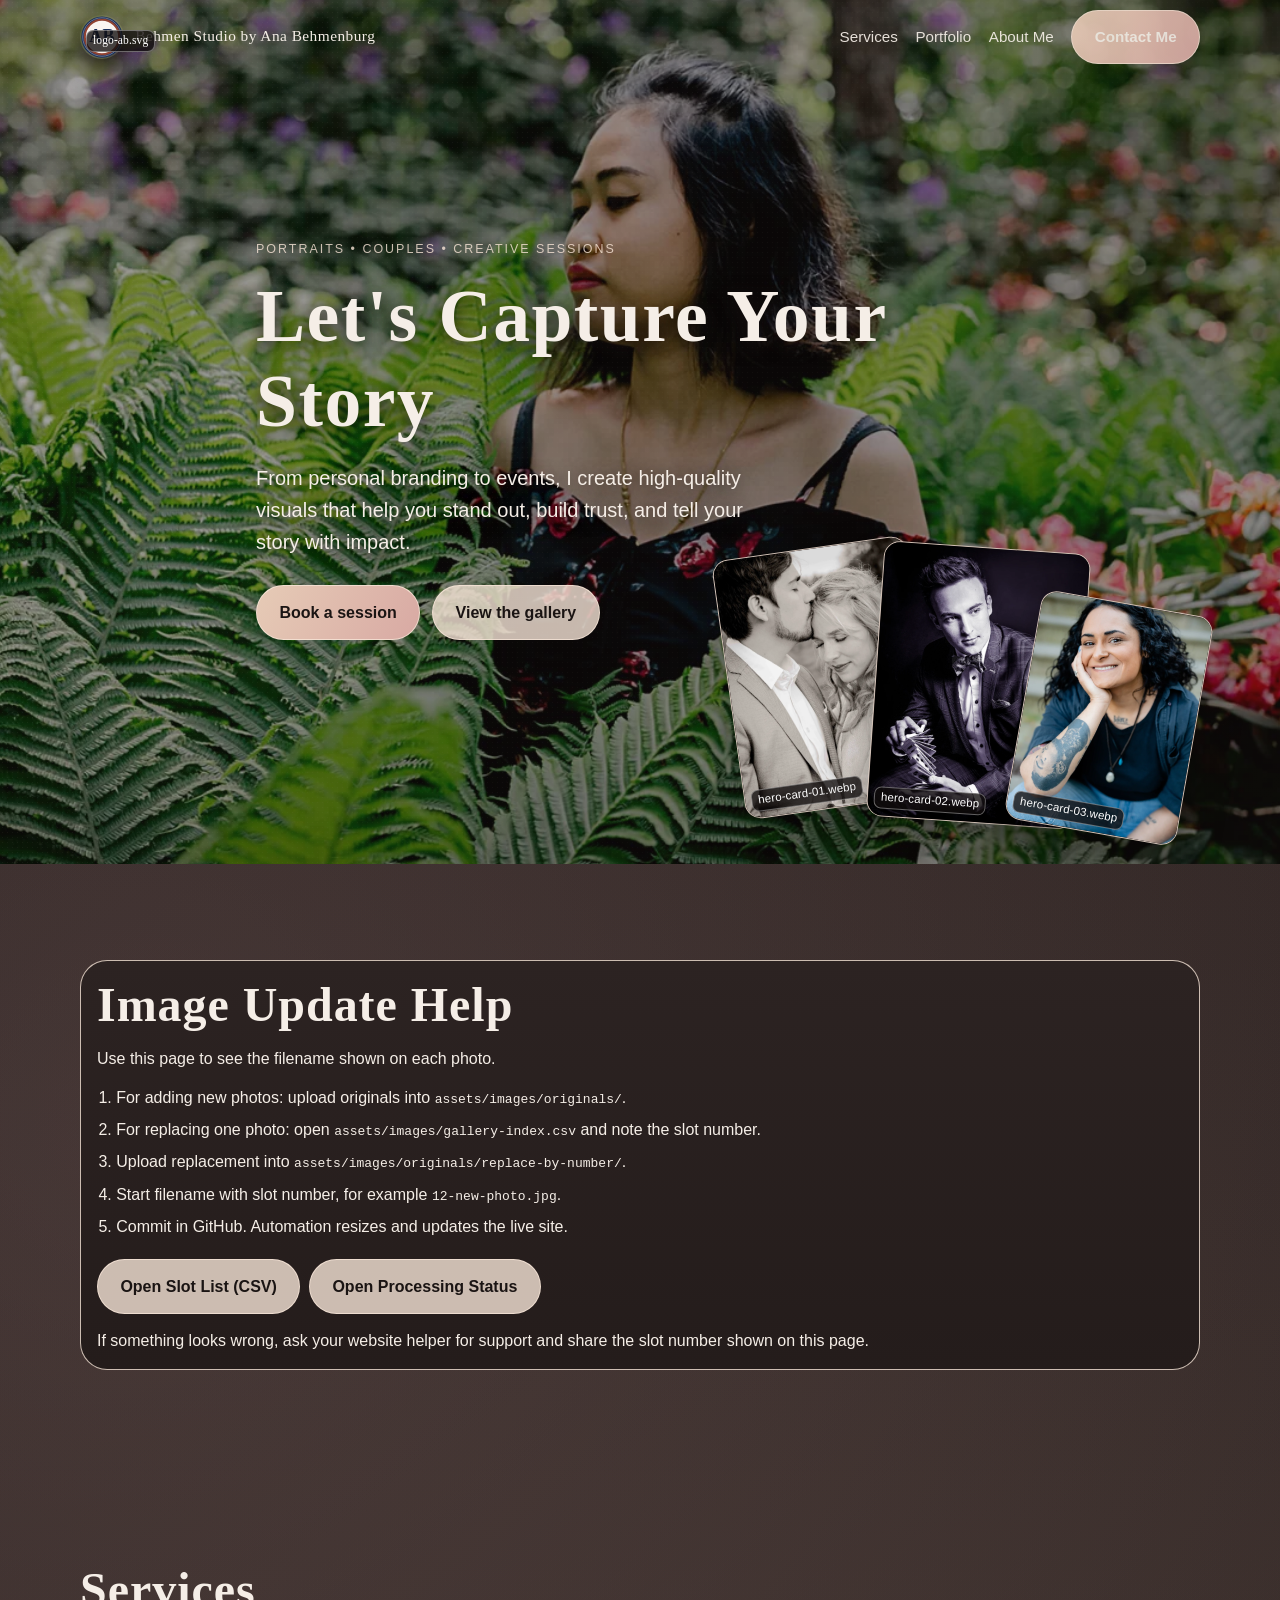
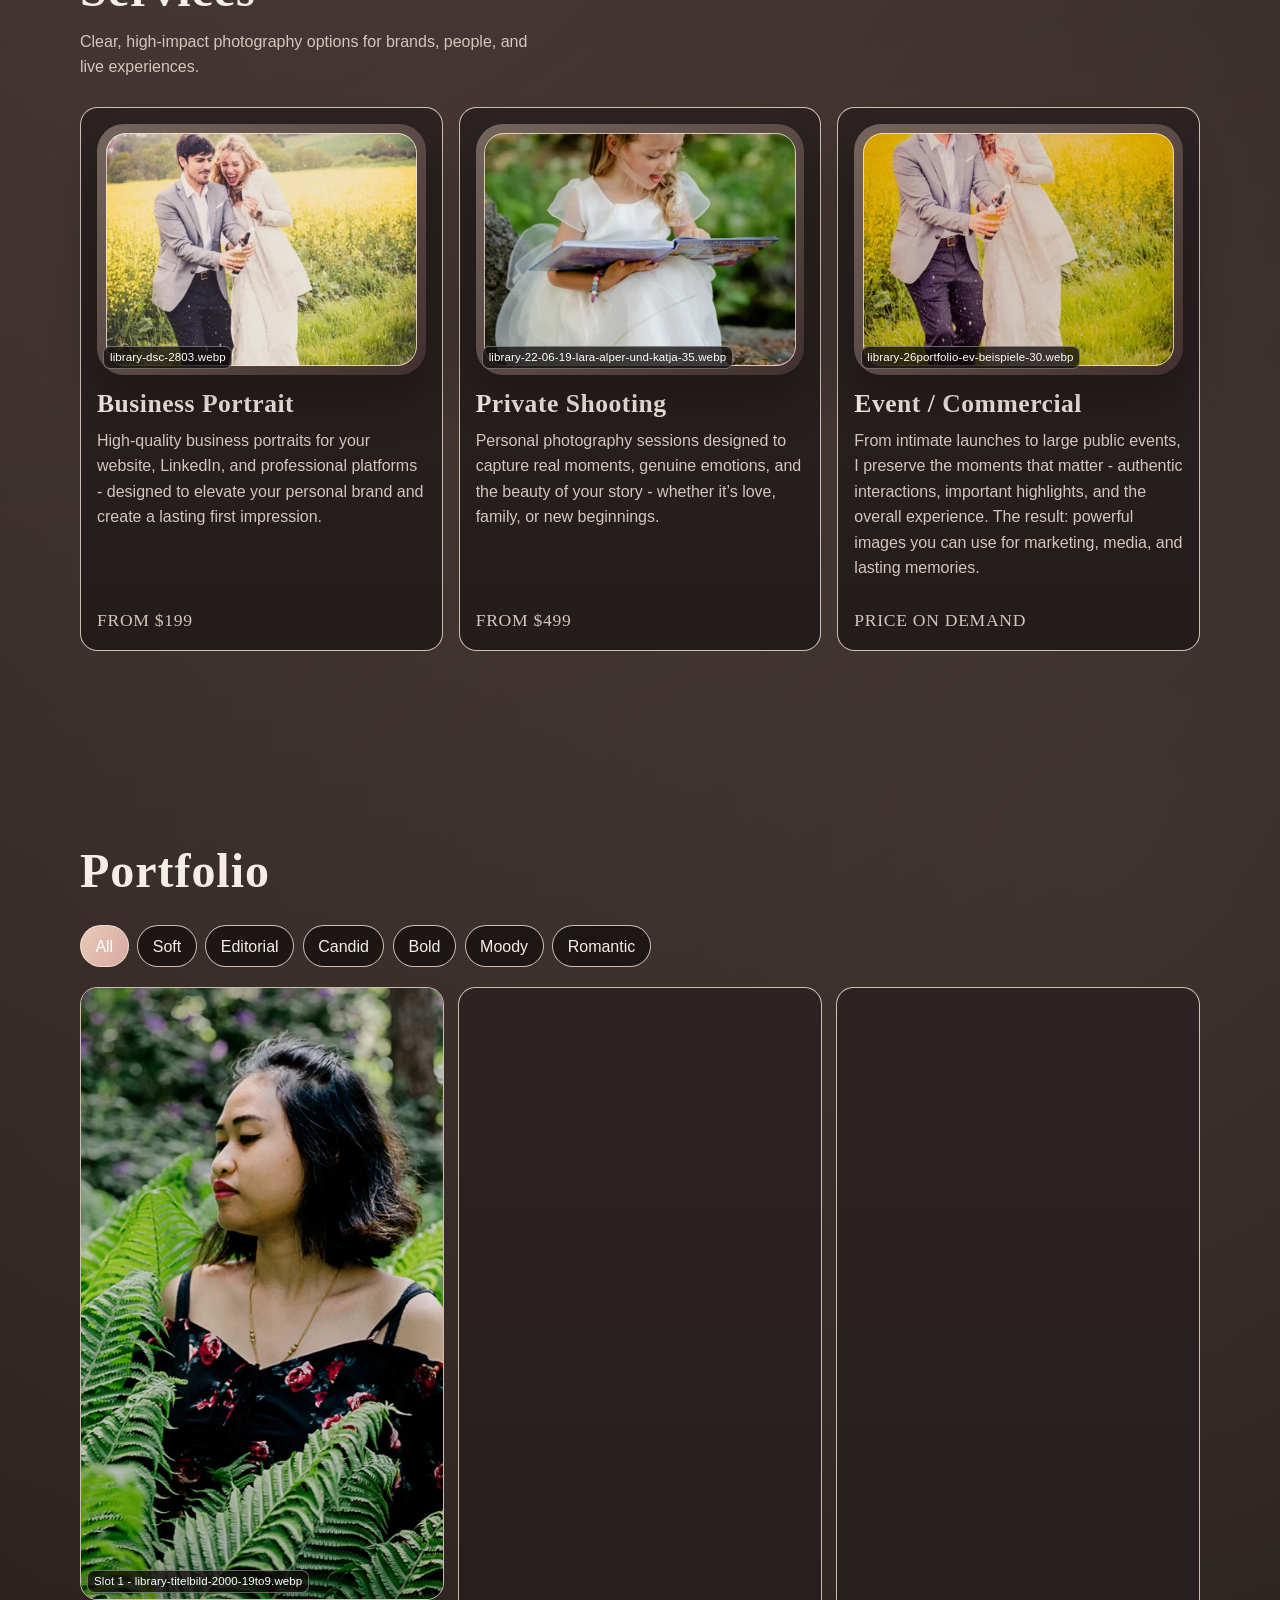
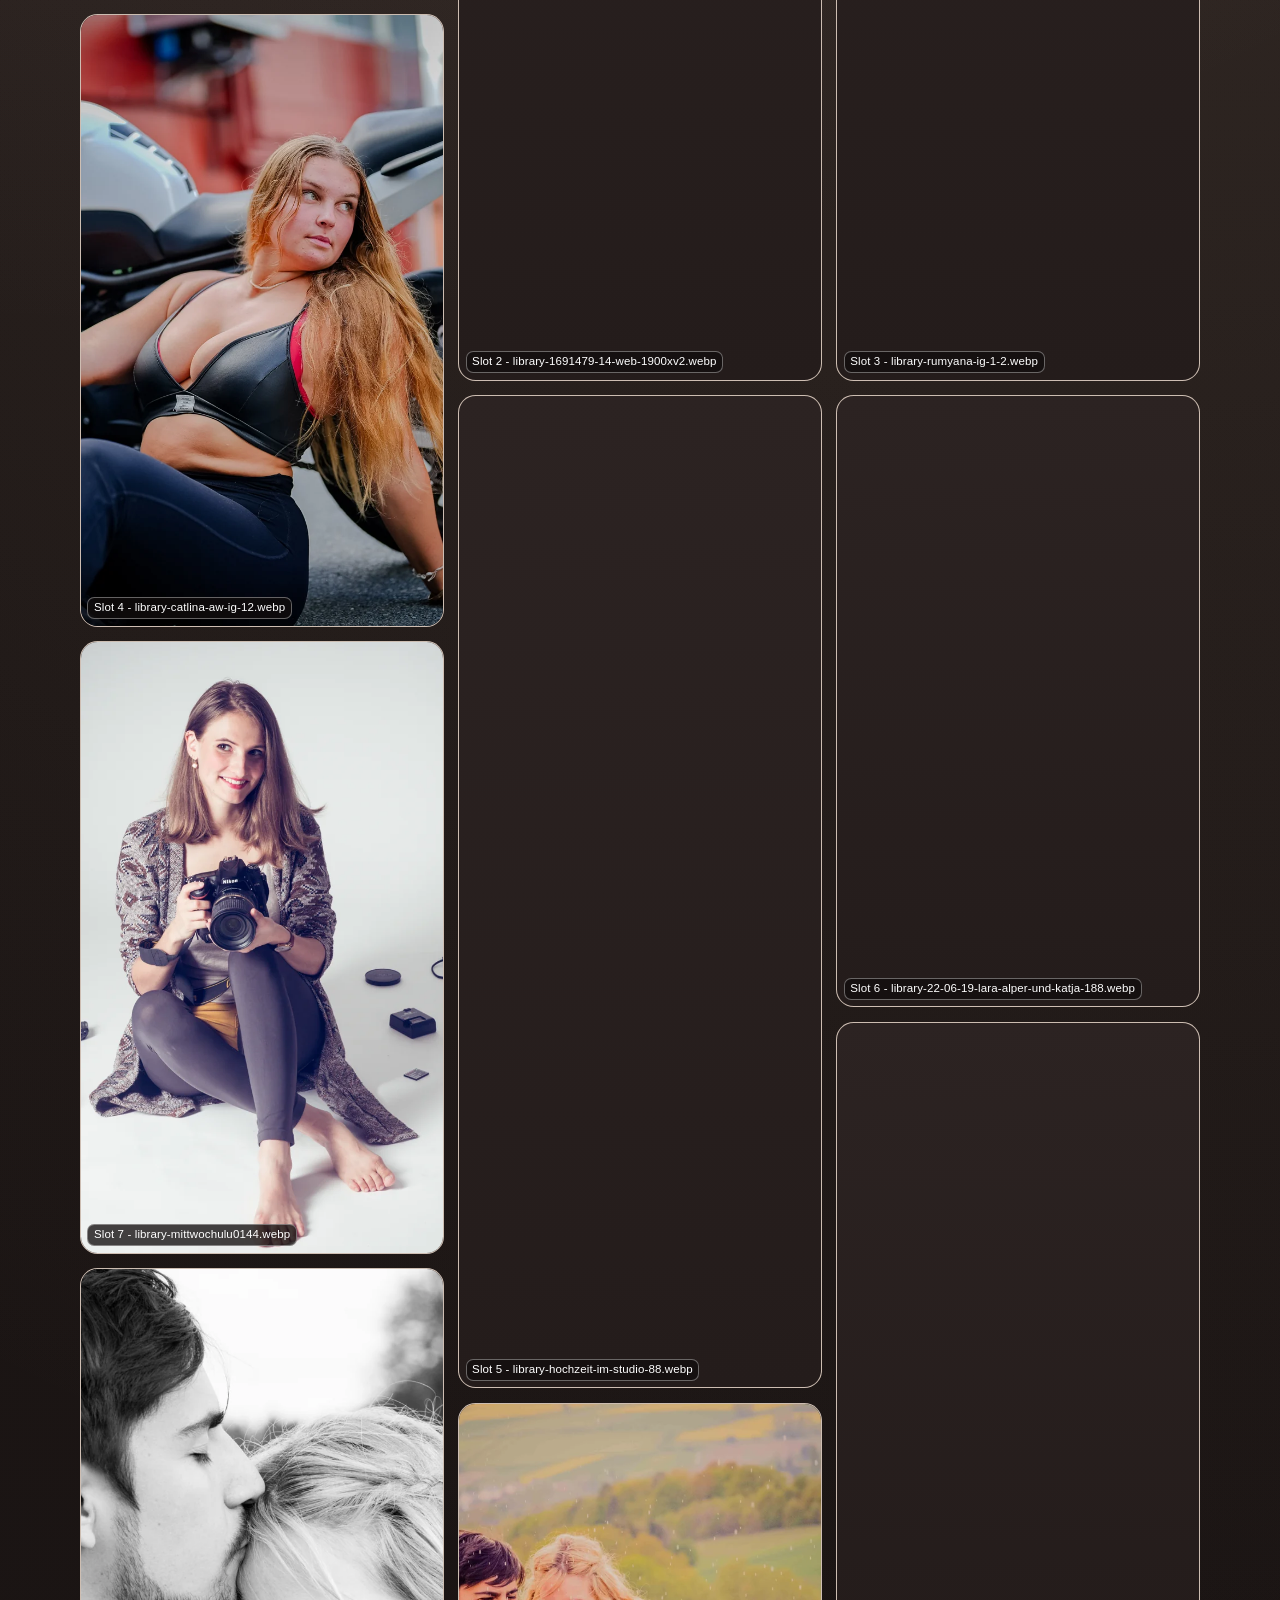
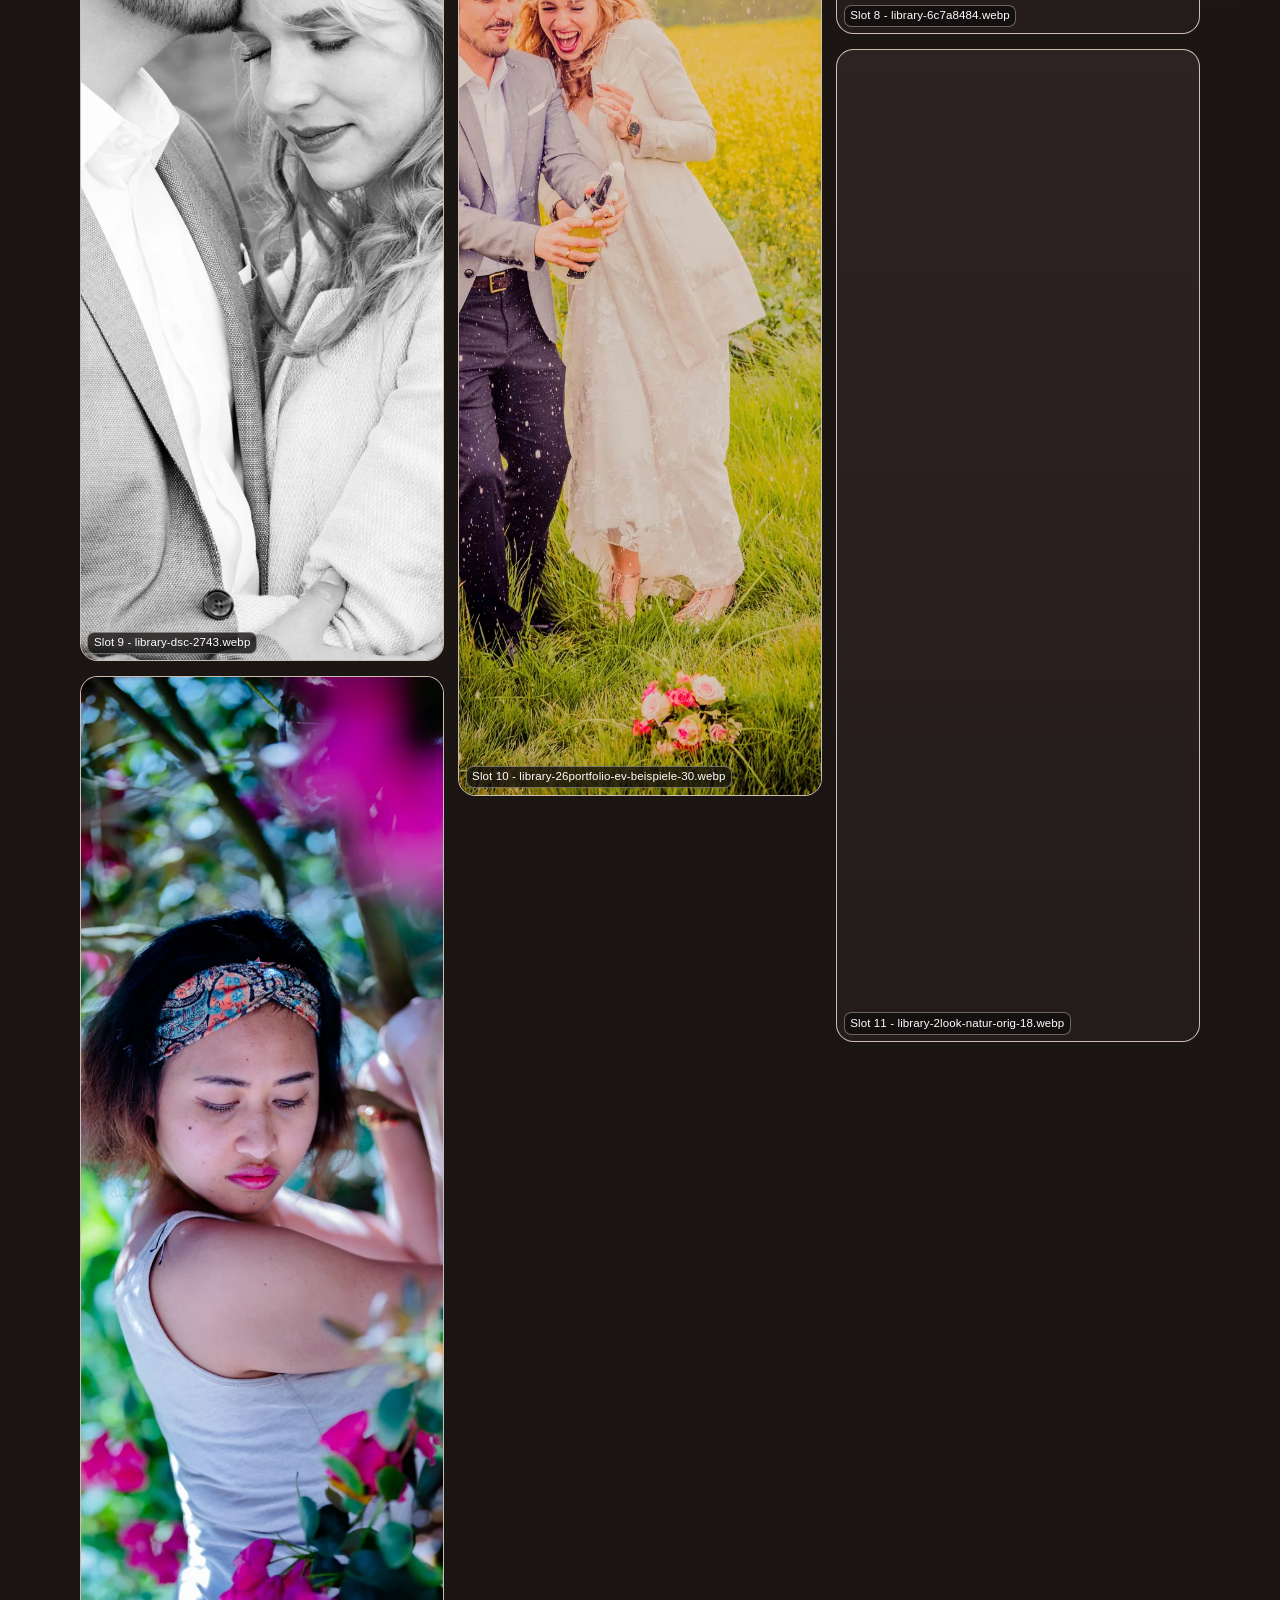
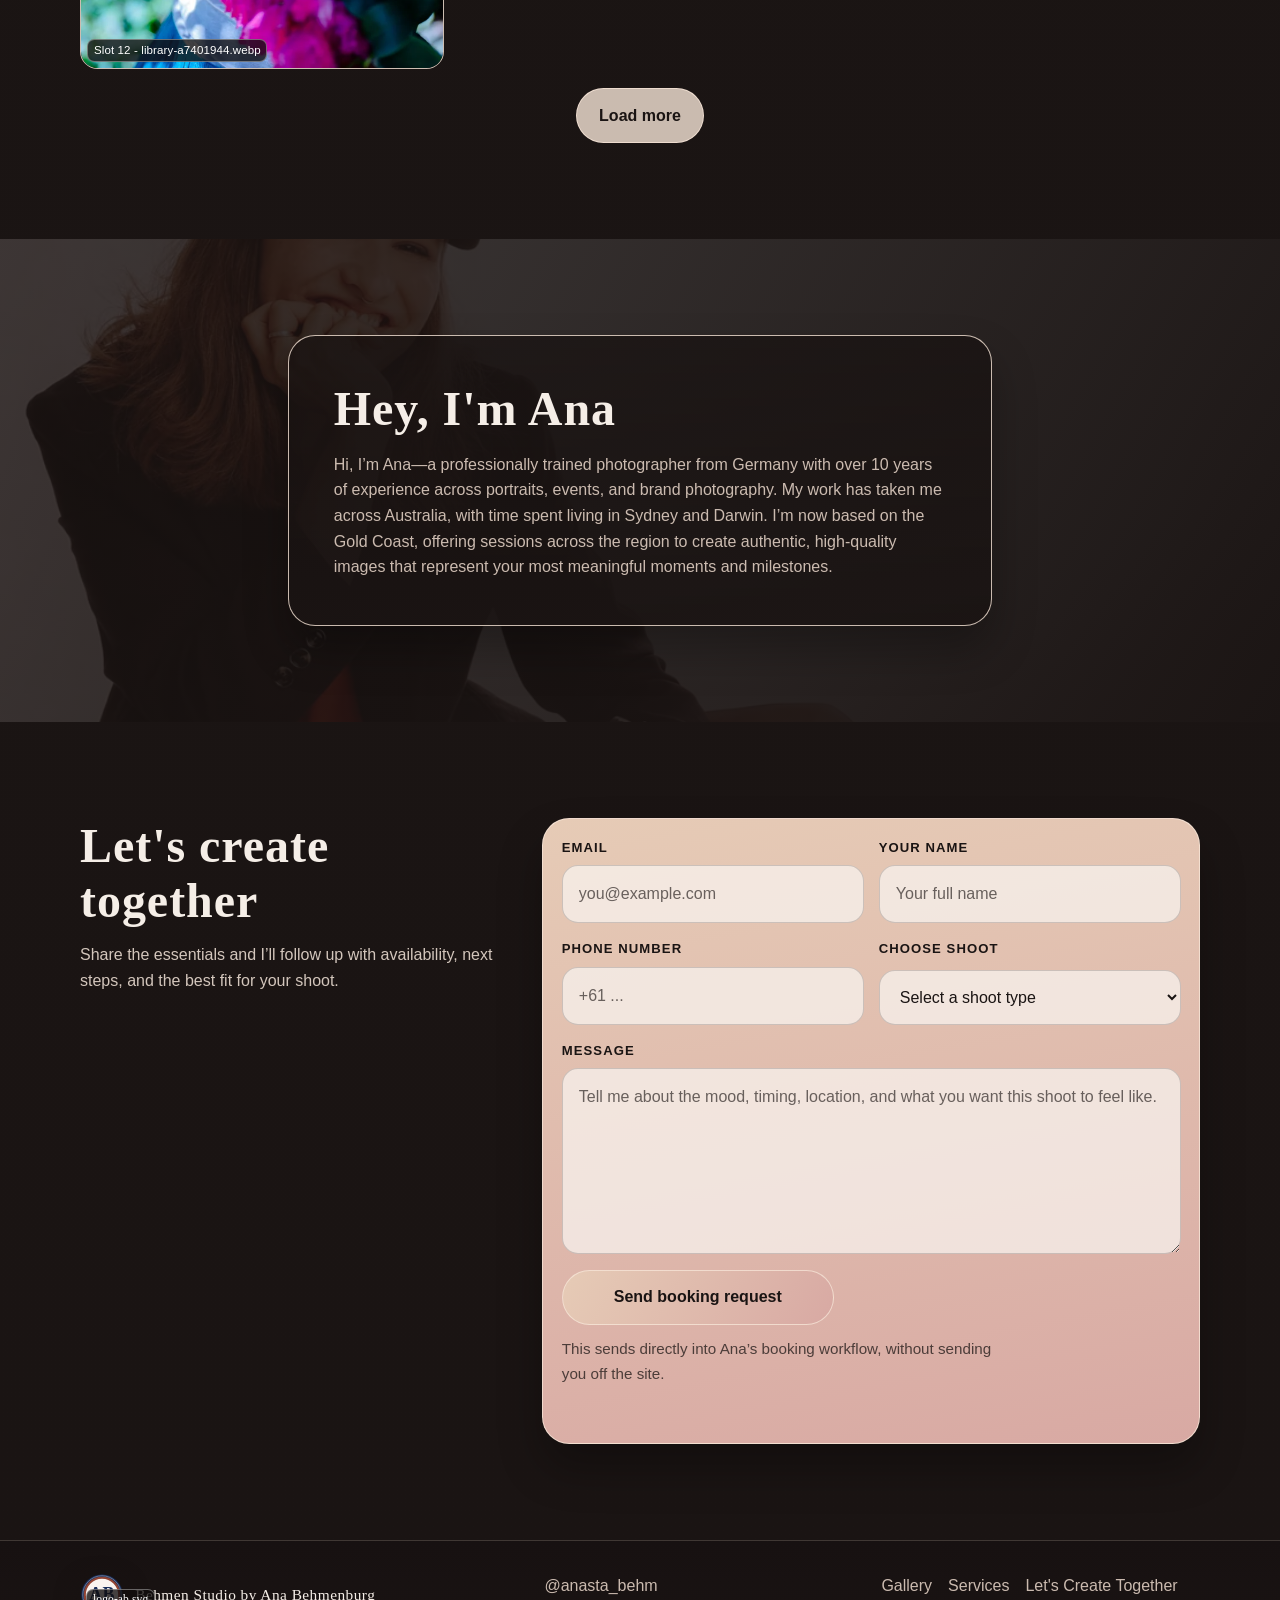
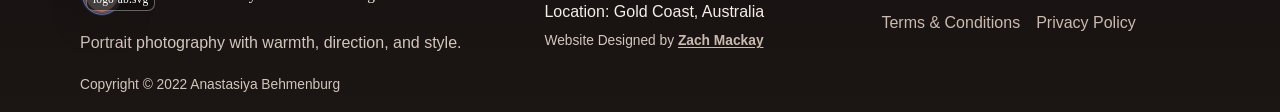
==== imageshelp.html @ 56f1202d "Add hidden imageshelp page with filename and slot overlays" ====
<!DOCTYPE html>
<html lang="en">
  <!-- Website designed by Zach Mackay: https://alexzander73.github.io/index.html -->
  <!-- If you want to change wording on the main page, this is the main file to edit. -->
  <head>
    <meta charset="UTF-8" />
    <meta name="viewport" content="width=device-width, initial-scale=1.0" />
    <title>Behmen Studio | Image Help</title>
    <meta name="author" content="Zach Mackay | https://alexzander73.github.io/index.html" />
    <meta
      name="designer"
      content="Website Designed by Zach Mackay | https://alexzander73.github.io/index.html"
    />
    <meta
      name="description"
      content="Elegant portrait and creative photography with guided sessions, polished edits, and a booking flow designed to feel easy from first message to final gallery."
    />
    <meta name="robots" content="noindex, nofollow" />
    <meta property="og:type" content="website" />
    <meta property="og:title" content="Behmen Studio by Ana Behmenburg | Let's Capture Your Story" />
    <meta
      property="og:description"
      content="Portraits, couples, and creative sessions with warm direction and editorial energy."
    />
    <meta property="og:image" content="assets/images/web/library-titelbild-2000-19to9.webp" />
    <meta property="og:url" content="https://example.com/replace-with-live-url" />
    <link rel="canonical" href="https://example.com/imageshelp" />
    <script>
      try {
        const savedTheme = localStorage.getItem("ab-theme");
        if (savedTheme === "warm" || savedTheme === "requested") {
          document.documentElement.dataset.theme = savedTheme;
        }
      } catch (error) {}
    </script>
    <link id="site-favicon" rel="icon" type="image/svg+xml" href="assets/icons/logo-ab.svg" />
    <link rel="preload" as="image" href="assets/images/web/hero-main.webp" />
    <link rel="stylesheet" href="styles.css" />
    <link rel="stylesheet" href="imageshelp.css" />
  </head>
  <body class="imageshelp-page">
    <a class="skip-link" href="#main-content">Skip to content</a>

    <header class="site-header" id="top">
      <div class="container nav-wrap">
        <a class="brand" href="#home" aria-label="Behmen Studio by Ana Behmenburg home">
          <img class="brand-logo" src="assets/icons/logo-ab.svg" alt="" width="44" height="44" />
          <span>Behmen Studio by Ana Behmenburg</span>
        </a>

        <button
          class="menu-toggle"
          type="button"
          aria-expanded="false"
          aria-controls="site-nav"
          aria-label="Toggle navigation"
        >
          <span></span>
          <span></span>
          <span></span>
        </button>

        <nav class="site-nav" id="site-nav" aria-label="Primary navigation">
          <a href="#services">Services</a>
          <a href="#gallery">Portfolio</a>
          <a href="#about">About Me</a>
          <a class="btn btn-primary booking-link nav-booking-btn" data-booking-link href="#contact">Contact Me</a>
        </nav>
      </div>
    </header>

    <main id="main-content">
      <!-- Hero section: update the main homepage headline and the 3 floating photo filenames here. -->
      <section class="hero section" id="home" aria-labelledby="hero-title">
        <div class="hero-bg" aria-hidden="true"></div>
        <div class="grain" aria-hidden="true"></div>
        <div class="container hero-content reveal">
          <p class="kicker">PORTRAITS • COUPLES • CREATIVE SESSIONS</p>
          <h1 id="hero-title">Let's Capture Your Story</h1>
          <p class="hero-subheadline">
            From personal branding to events, I create high-quality visuals that help you
            stand out, build trust, and tell your story with impact.
          </p>
          <div class="hero-cta-row">
            <a class="btn btn-primary booking-link" data-booking-link href="#contact">Book a session</a>
            <a class="btn btn-secondary" href="#gallery">View the gallery</a>
          </div>
        </div>

        <div class="hero-cards" aria-hidden="true">
          <figure class="hero-card card-a">
            <img src="assets/images/web/hero-card-01.webp" alt="" loading="eager" decoding="async" />
          </figure>
          <figure class="hero-card card-b">
            <img src="assets/images/web/hero-card-02.webp" alt="" loading="eager" decoding="async" />
          </figure>
          <figure class="hero-card card-c">
            <img src="assets/images/web/hero-card-03.webp" alt="" loading="eager" decoding="async" />
          </figure>
        </div>
      </section>

      <section class="section reveal" id="image-help" aria-labelledby="image-help-title">
        <div class="container">
          <article class="help-card">
            <h2 id="image-help-title">Image Update Help</h2>
            <p>Use this page to see the filename shown on each photo.</p>
            <ol>
              <li>For adding new photos: upload originals into <code>assets/images/originals/</code>.</li>
              <li>For replacing one photo: open <code>assets/images/gallery-index.csv</code> and note the slot number.</li>
              <li>Upload replacement into <code>assets/images/originals/replace-by-number/</code>.</li>
              <li>Start filename with slot number, for example <code>12-new-photo.jpg</code>.</li>
              <li>Commit in GitHub. Automation resizes and updates the live site.</li>
            </ol>
            <div class="help-actions">
              <a class="btn btn-secondary" href="assets/images/gallery-index.csv">Open Slot List (CSV)</a>
              <a class="btn btn-secondary" href="https://github.com/AnBehmen/behmenstudio/actions/workflows/process-gallery-images.yml" target="_blank" rel="noreferrer">Open Processing Status</a>
            </div>
            <p>If something looks wrong, ask your website helper for support and share the slot number shown on this page.</p>
          </article>
        </div>
      </section>

      <!-- Services section: safe place to update service names, descriptions, prices, and service photos. -->
      <section class="sessions section reveal" id="services" aria-labelledby="services-title">
        <div class="container">
          <div class="section-head">
            <h2 id="services-title">Services</h2>
            <p>Clear, high-impact photography options for brands, people, and live experiences.</p>
          </div>

          <div class="session-grid">
            <article class="session-card">
              <div class="session-media frame-image" aria-hidden="true">
                <img src="assets/images/thumbnails/library-dsc-2803.webp" alt="" loading="lazy" decoding="async" />
              </div>
              <h3>Business Portrait</h3>
              <p>
                High-quality business portraits for your website, LinkedIn, and professional
                platforms - designed to elevate your personal brand and create a lasting first
                impression.
              </p>
              <div class="service-meta">
                <p class="service-price">from $199</p>
              </div>
            </article>

            <article class="session-card">
              <div class="session-media frame-image" aria-hidden="true">
                <img src="assets/images/thumbnails/library-22-06-19-lara-alper-und-katja-35.webp" alt="" loading="lazy" decoding="async" />
              </div>
              <h3>Private Shooting</h3>
              <p>
                Personal photography sessions designed to capture real moments, genuine emotions,
                and the beauty of your story - whether it’s love, family, or new beginnings.
              </p>
              <div class="service-meta">
                <p class="service-price">from $499</p>
              </div>
            </article>

            <article class="session-card">
              <div class="session-media frame-image" aria-hidden="true">
                <img src="assets/images/thumbnails/library-26portfolio-ev-beispiele-30.webp" alt="" loading="lazy" decoding="async" />
              </div>
              <h3>Event / Commercial</h3>
              <p>
                From intimate launches to large public events, I preserve the moments that matter
                - authentic interactions, important highlights, and the overall experience. The
                result: powerful images you can use for marketing, media, and lasting memories.
              </p>
              <div class="service-meta">
                <p class="service-price">price on demand</p>
              </div>
            </article>
          </div>
        </div>
      </section>

      <section class="mood-gallery section reveal" id="gallery" aria-labelledby="mood-title">
        <div class="container">
          <div class="section-head">
            <h2 id="mood-title">Portfolio</h2>
          </div>

          <!-- Portfolio filters are built automatically from the gallery data in gallery-data.js. -->
          <div class="filter-row" id="gallery-filters" role="toolbar" aria-label="Gallery filter buttons"></div>

          <div class="gallery-grid" id="gallery-grid" aria-live="polite"></div>
          <div class="gallery-actions">
            <button class="btn btn-secondary gallery-load-more" id="gallery-load-more" type="button">
              Load more
            </button>
          </div>
        </div>
      </section>

      <section class="sessions section reveal" aria-labelledby="session-types-title" hidden>
        <div class="container">
          <div class="section-head">
            <h2 id="session-types-title">Session types</h2>
            <p>Flexible formats for different stories, personalities, and seasons of life.</p>
          </div>

          <div class="session-grid">
            <article class="session-card">
              <div class="session-media frame-image" aria-hidden="true">
                <img src="assets/images/thumbnails/library-catlina-aw-ig-13.webp" alt="" loading="lazy" decoding="async" />
              </div>
              <h3>Portraits</h3>
              <p>Clean, expressive portraits for when you want to look like yourself — only sharper.</p>
              <p class="best-for"><strong>Best for:</strong> personal portraits, profile updates, milestone moments.</p>
              <a class="text-link booking-link" data-booking-link href="#contact">Ask about this session</a>
            </article>

            <article class="session-card">
              <div class="session-media frame-image" aria-hidden="true">
                <img src="assets/images/thumbnails/library-hochzeit-im-studio-88.webp" alt="" loading="lazy" decoding="async" />
              </div>
              <h3>Couples</h3>
              <p>Romantic, playful, intimate, or completely chaotic. Preferably all four.</p>
              <p class="best-for"><strong>Best for:</strong> anniversaries, engagement season, “just because” sessions.</p>
              <a class="text-link booking-link" data-booking-link href="#contact">Ask about this session</a>
            </article>

            <article class="session-card">
              <div class="session-media frame-image" aria-hidden="true">
                <img src="assets/images/thumbnails/library-mittwochulu0129.webp" alt="" loading="lazy" decoding="async" />
              </div>
              <h3>Creative Editorial</h3>
              <p>For dramatic lighting, bolder styling, and images with a little bite.</p>
              <p class="best-for"><strong>Best for:</strong> fashion-led stories, concept shoots, creative direction.</p>
              <a class="text-link booking-link" data-booking-link href="#contact">Ask about this session</a>
            </article>

            <article class="session-card">
              <div class="session-media frame-image" aria-hidden="true">
                <img src="assets/images/thumbnails/library-2look-natur-orig-18.webp" alt="" loading="lazy" decoding="async" />
              </div>
              <h3>Lifestyle</h3>
              <p>Natural images with warmth, movement, and real personality.</p>
              <p class="best-for"><strong>Best for:</strong> at-home stories, day-in-the-life sessions, family rhythm.</p>
              <a class="text-link booking-link" data-booking-link href="#contact">Ask about this session</a>
            </article>

            <article class="session-card">
              <div class="session-media frame-image" aria-hidden="true">
                <img src="assets/images/thumbnails/library-a7405460b.webp" alt="" loading="lazy" decoding="async" />
              </div>
              <h3>Events</h3>
              <p>Candid coverage for moments that should not disappear into someone’s camera roll.</p>
              <p class="best-for"><strong>Best for:</strong> launches, birthdays, intimate celebrations.</p>
              <a class="text-link booking-link" data-booking-link href="#contact">Ask about this session</a>
            </article>

            <article class="session-card">
              <div class="session-media frame-image" aria-hidden="true">
                <img src="assets/images/thumbnails/library-rumyana-ig-1-2.webp" alt="" loading="lazy" decoding="async" />
              </div>
              <h3>Branding</h3>
              <p>Personal brand images that feel polished without becoming corporate wallpaper.</p>
              <p class="best-for"><strong>Best for:</strong> founders, creators, service businesses.</p>
              <a class="text-link booking-link" data-booking-link href="#contact">Ask about this session</a>
            </article>
          </div>
        </div>
      </section>

      <!-- Contact section: the visible wording can be changed here. The form is already linked to Google Forms. -->
      <!-- About Me section: update Ana's bio text here. The background photo is set in styles.css. -->
      <section class="closing-cta section" id="about" aria-labelledby="closing-title">
        <div class="closing-bg" aria-hidden="true"></div>
        <div class="container reveal closing-inner">
          <div class="closing-bio">
            <h2 id="closing-title">Hey, I'm Ana</h2>
            <p>
              Hi, I’m Ana—a professionally trained photographer from Germany with over 10 years of
              experience across portraits, events, and brand photography. My work has taken me
              across Australia, with time spent living in Sydney and Darwin. I’m now based on the
              Gold Coast, offering sessions across the region to create authentic, high-quality
              images that represent your most meaningful moments and milestones.
            </p>
          </div>
        </div>
      </section>

      <section class="contact section reveal" id="contact" aria-labelledby="contact-title">
        <div class="container contact-grid">
          <div class="contact-copy">
            <h2 id="contact-title" tabindex="-1">Let's create together</h2>
            <p>
              Share the essentials and I’ll follow up with availability, next steps, and the best
              fit for your shoot.
            </p>
          </div>

          <form
            class="contact-card contact-form"
            id="booking-form"
            action="https://docs.google.com/forms/d/e/1FAIpQLSfcekjBsArkRfEiZrwBeXv1v7Gg5kuwwtgHnTbd9n-oqqgunA/formResponse"
            method="POST"
            target="booking-form-target"
          >
            <div class="form-grid">
              <div class="field">
                <label class="form-label" for="booking-email">Email</label>
                <input
                  class="form-control"
                  id="booking-email"
                  name="emailAddress"
                  type="email"
                  autocomplete="email"
                  placeholder="you@example.com"
                  required
                />
              </div>

              <div class="field">
                <label class="form-label" for="booking-name">Your name</label>
                <input
                  class="form-control"
                  id="booking-name"
                  name="entry.741005754"
                  type="text"
                  autocomplete="name"
                  placeholder="Your full name"
                  required
                />
              </div>

              <div class="field">
                <label class="form-label" for="booking-phone">Phone number</label>
                <input
                  class="form-control"
                  id="booking-phone"
                  name="entry.1452168163"
                  type="tel"
                  autocomplete="tel"
                  placeholder="+61 ..."
                />
              </div>

              <div class="field">
                <label class="form-label" for="booking-shoot">Choose Shoot</label>
                <select class="form-control" id="booking-shoot" name="entry.1348587516">
                  <option value="">Select a shoot type</option>
                  <option value="Business">Business</option>
                  <option value="Private">Private</option>
                  <option value="Event">Event</option>
                  <option value="Commercial">Commercial</option>
                </select>
              </div>

              <div class="field field-full">
                <label class="form-label" for="booking-message">Message</label>
                <textarea
                  class="form-control form-control-textarea"
                  id="booking-message"
                  name="entry.1686327555"
                  rows="6"
                  placeholder="Tell me about the mood, timing, location, and what you want this shoot to feel like."
                ></textarea>
              </div>
            </div>

            <input type="hidden" name="fvv" value="1" />
            <input type="hidden" name="fbzx" value="1282646725773143806" />
            <input type="hidden" name="partialResponse" value="[null,null,&quot;1282646725773143806&quot;]" />
            <input type="hidden" name="pageHistory" value="0" />
            <input type="hidden" name="submissionTimestamp" value="-1" />

            <div class="form-actions">
              <button class="btn btn-primary" type="submit">Send booking request</button>
              <p class="form-note">
                This sends directly into Ana’s booking workflow, without sending you off the site.
              </p>
            </div>

            <p class="form-status" id="booking-form-status" aria-live="polite"></p>
          </form>
        </div>

        <iframe
          class="form-target"
          name="booking-form-target"
          id="booking-form-target"
          title="Hidden booking form submission target"
        ></iframe>
      </section>
    </main>

    <footer class="site-footer">
      <div class="container footer-grid">
        <div>
          <p class="brand footer-brand">
            <img class="brand-logo" src="assets/icons/logo-ab.svg" alt="" width="44" height="44" />
            <span>Behmen Studio by Ana Behmenburg</span>
          </p>
          <p class="footer-tagline">Portrait photography with warmth, direction, and style.</p>
        </div>

        <div>
          <p><a href="https://www.instagram.com/anasta_behm/" target="_blank" rel="noreferrer">@anasta_behm</a></p>
          <p>Location: Gold Coast, Australia</p>
          <p class="designer-credit">
            Website Designed by
            <a href="https://alexzander73.github.io/index.html" target="_blank" rel="noreferrer">
              Zach Mackay
            </a>
          </p>
        </div>

        <nav aria-label="Footer links" class="footer-links">
          <a href="#gallery">Gallery</a>
          <a href="#services">Services</a>
          <a href="#contact">Let's Create Together</a>
          <a href="terms.html">Terms &amp; Conditions</a>
          <a href="privacy.html">Privacy Policy</a>
        </nav>
      </div>
      <p class="copyright">
        Copyright ©️ 2022 Anastasiya Behmenburg
      </p>
    </footer>

    <div class="lightbox" id="lightbox" aria-hidden="true" role="dialog" aria-label="Image preview">
      <button class="lightbox-close" type="button" aria-label="Close image">×</button>
      <button class="lightbox-nav prev" type="button" aria-label="Previous image">←</button>
      <figure class="lightbox-frame frame-image">
        <img id="lightbox-image" src="" alt="" loading="lazy" decoding="async" />
      </figure>
      <button class="lightbox-nav next" type="button" aria-label="Next image">→</button>
    </div>

    <div class="admin-shell" id="admin-shell" aria-hidden="true" hidden>
      <div class="admin-backdrop" data-admin-close="true"></div>
      <aside class="admin-panel" role="dialog" aria-modal="true" aria-labelledby="admin-title">
        <button class="admin-close" id="admin-close" type="button" aria-label="Close panel">×</button>
        <h2 id="admin-title">Image Library</h2>
        <p class="admin-note">
          Changes are written directly to the linked GitHub repository.
        </p>
        <p class="form-status admin-status" id="admin-status" aria-live="polite"></p>

        <div id="admin-login-panel">
          <form id="admin-login-form" class="admin-form">
            <label class="form-label" for="admin-password">Access key</label>
            <input class="form-control" id="admin-password" name="admin-password" type="password" required />
            <button class="btn btn-primary" type="submit">Unlock</button>
          </form>
        </div>

        <div id="admin-github-panel" hidden>
          <form id="admin-github-form" class="admin-form">
            <h3>Connect GitHub</h3>
            <label class="form-label" for="admin-github-token">GitHub token (repo contents write)</label>
            <input class="form-control" id="admin-github-token" type="password" required />

            <label class="form-label" for="admin-github-owner">Repo owner</label>
            <input class="form-control" id="admin-github-owner" type="text" value="AnBehmen" required />

            <label class="form-label" for="admin-github-repo">Repo name</label>
            <input class="form-control" id="admin-github-repo" type="text" value="behmenstudio" required />

            <label class="form-label" for="admin-github-branch">Branch</label>
            <input class="form-control" id="admin-github-branch" type="text" value="main" required />

            <button class="btn btn-primary" type="submit">Connect</button>
          </form>
        </div>

        <div id="admin-work-panel" hidden>
          <form id="admin-upload-form" class="admin-form">
            <h3>Add Image</h3>
            <label class="form-label" for="admin-image-file">Upload image file</label>
            <input class="form-control" id="admin-image-file" type="file" accept="image/*" />

            <label class="form-label" for="admin-src-path">Or image path / URL</label>
            <input
              class="form-control"
              id="admin-src-path"
              type="text"
              placeholder="assets/images/web/new-image.webp"
            />

            <label class="form-label" for="admin-alt">Alt text</label>
            <input class="form-control" id="admin-alt" type="text" required />

            <label class="form-label" for="admin-category">Category</label>
            <select class="form-control" id="admin-category"></select>

            <label class="form-label" for="admin-mood">Mood</label>
            <select class="form-control" id="admin-mood"></select>

            <label class="form-label" for="admin-span">Grid span</label>
            <input class="form-control" id="admin-span" type="number" min="20" max="56" value="36" />

            <button class="btn btn-primary" type="submit">Add to Gallery</button>
          </form>

          <div class="admin-toolbar">
            <button class="btn btn-secondary" id="admin-refresh-gallery" type="button">Refresh from GitHub</button>
            <button class="btn btn-secondary" id="admin-logout" type="button">Lock</button>
          </div>

          <div class="admin-gallery-list" id="admin-gallery-list"></div>
        </div>

        <input id="admin-replace-file" type="file" accept="image/*" hidden />
      </aside>
    </div>

    <script src="gallery-data.js" defer></script>
    <script src="script.js" defer></script>
    <script src="imageshelp.js" defer></script>
  </body>
</html>
---- styles.css ----
/* Website designed by Zach Mackay: https://alexzander73.github.io/index.html */
/* Most normal text and photo updates should be done in index.html and script.js.
   This file is mainly for design changes like colors, spacing, and layout. */
:root {
  --white: #FFFFFF;
  --white-soft: #f7e5d7cc;
  --slate: #d3c6bc;
  --charcoal: #241c1b;
  --navy: #5f4748;
  --rust: #d8a9a3;
  --ivory: #f5eee7;
  --ink: #1a1413;
  --charcoal-soft: rgba(24, 18, 17, 0.82);
  --bg: #1a1413;
  --bg-soft: #241c1b;
  --card: #2c2322;
  --text: #f5eee7;
  --muted: #d3c6bc;
  --accent: #d9b89b;
  --accent-2: #b58f8e;
  --line: rgba(255, 236, 217, 0.16);
  --shadow: 0 24px 44px rgba(0, 0, 0, 0.28);
  --surface-panel: linear-gradient(180deg, #2c2322, #241c1b);
  --surface-panel-deep: linear-gradient(180deg, #171111, #1b1514);
  --surface-accent: linear-gradient(120deg, #e6cbb6, #d8a9a3);
  --surface-frame: linear-gradient(140deg, rgba(251, 224, 203, 0.35), rgba(121, 82, 84, 0.32));
  --page-background:
    radial-gradient(circle at 12% 14%, rgba(181, 143, 142, 0.25), rgba(26, 20, 19, 0) 34%),
    radial-gradient(circle at 86% 30%, rgba(217, 184, 155, 0.14), rgba(26, 20, 19, 0) 42%),
    linear-gradient(180deg, #171111, #1b1514 38%, #1a1413 100%);
  --radius: 1.1rem;
  --radius-lg: 1.7rem;
  --container: min(1120px, 92vw);
  --headline: "Iowan Old Style", "Palatino Linotype", "Book Antiqua", Palatino, serif;
  --body: "Avenir Next", "Segoe UI", "Helvetica Neue", sans-serif;
}

html[data-theme="requested"] {
  --white: #FFFFFF;
  --white-soft: #ffffffcc;
  --slate: #9095a7ff;
  --charcoal: #191919ff;
  --navy: #162d5aff;
  --rust: #914332ff;
  --ivory: #f9f4f0ff;
  --ink: #0f1722ff;
  --charcoal-soft: #191919cc;
  --bg: var(--ink);
  --bg-soft: var(--charcoal);
  --card: var(--navy);
  --text: var(--ivory);
  --muted: var(--slate);
  --accent: var(--rust);
  --accent-2: var(--navy);
  --line: var(--white-soft);
  --shadow: 0 24px 44px var(--charcoal-soft);
  --surface-panel: linear-gradient(180deg, var(--charcoal), var(--navy));
  --surface-panel-deep: linear-gradient(180deg, var(--ink), var(--charcoal));
  --surface-accent: linear-gradient(135deg, var(--rust), var(--navy));
  --surface-frame: linear-gradient(145deg, var(--white-soft), var(--navy));
  --page-background:
    radial-gradient(circle at 16% 10%, var(--rust), rgba(15, 23, 34, 0) 26%),
    radial-gradient(circle at 50% 118%, var(--navy), rgba(15, 23, 34, 0) 34%),
    linear-gradient(180deg, var(--charcoal) 0%, var(--ink) 68%, var(--navy) 100%);
}

html[data-theme="requested"] .hero .btn-primary,
html[data-theme="requested"] .hero-cta-row .btn-primary,
html[data-theme="requested"] .nav-booking-btn {
  background: linear-gradient(135deg, var(--ivory), var(--ivory));
  border-color: var(--white-soft);
  color: var(--ink);
}

html[data-theme="requested"] .brand-logo {
  box-shadow: 0 10px 24px var(--charcoal-soft);
}

html[data-theme="requested"] #services .session-card,
html[data-theme="requested"] [aria-labelledby="session-types-title"] .session-card {
  background: linear-gradient(165deg, var(--charcoal), var(--rust));
  border-color: var(--white-soft);
}

html[data-theme="requested"] #services .service-price,
html[data-theme="requested"] [aria-labelledby="session-types-title"] .service-price {
  color: var(--ivory);
}

html[data-theme="requested"] .offer-card {
  background: linear-gradient(165deg, var(--navy), var(--ink));
  border-color: var(--white-soft);
}

html[data-theme="requested"] .offer-card-dark-text,
html[data-theme="requested"] .offer-card-dark-text h3,
html[data-theme="requested"] .offer-card-dark-text li {
  color: var(--ivory);
}

html[data-theme="requested"] .contact .btn-primary,
html[data-theme="requested"] .closing-cta .btn-primary {
  background: linear-gradient(135deg, var(--navy), var(--ink));
  border-color: var(--white-soft);
  color: var(--ivory);
}

html[data-theme="requested"] .contact-card {
  background: linear-gradient(168deg, var(--navy), var(--ink));
  border-color: var(--white-soft);
}

html[data-theme="requested"] .form-label,
html[data-theme="requested"] .form-status,
html[data-theme="requested"] .form-status.is-success {
  color: var(--ivory);
}

html[data-theme="requested"] .form-note {
  color: var(--white-soft);
}

html[data-theme="requested"] .form-control {
  border-color: var(--white-soft);
  color: var(--ivory);
  background: rgba(15, 23, 34, 0.48);
}

html[data-theme="requested"] .form-control::placeholder {
  color: var(--white-soft);
}

html[data-theme="requested"] .form-control:focus {
  border-color: var(--ivory);
  box-shadow: 0 0 0 3px rgba(249, 244, 240, 0.14);
  background: rgba(15, 23, 34, 0.76);
}

html[data-theme="requested"] .form-status.is-error {
  color: var(--white);
}

html[data-theme="requested"] .theme-btn.is-active {
  background: linear-gradient(135deg, var(--navy), var(--navy));
  border-color: var(--white-soft);
  color: var(--ivory);
}

* {
  box-sizing: border-box;
}

html {
  scroll-behavior: smooth;
}

body {
  margin: 0;
  font-family: var(--body);
  color: var(--text);
  background: var(--page-background);
  line-height: 1.6;
}

img {
  max-width: 100%;
  display: block;
}

a {
  color: inherit;
}

.skip-link {
  position: absolute;
  left: 0.75rem;
  top: -4rem;
  background: var(--white);
  color: var(--ink);
  padding: 0.5rem 0.75rem;
  border-radius: 0.5rem;
  z-index: 9999;
}

.skip-link:focus {
  top: 0.75rem;
}

.container {
  width: var(--container);
  margin-inline: auto;
}

.section {
  padding: clamp(3.5rem, 8vw, 6rem) 0;
}

h1,
h2,
h3 {
  margin: 0;
  font-family: var(--headline);
  letter-spacing: 0.02em;
  line-height: 1.15;
}

h1 {
  font-size: clamp(2rem, 8vw, 4.6rem);
}

h2 {
  font-size: clamp(1.65rem, 4vw, 3rem);
}

h3 {
  font-size: clamp(1.2rem, 2vw, 1.7rem);
}

p {
  margin: 0;
}

ul {
  margin: 0;
  padding-left: 1.2rem;
}

.section-head {
  max-width: 52ch;
  margin-bottom: 1.7rem;
}

.section-head p {
  margin-top: 0.7rem;
  color: var(--muted);
}

.btn {
  display: inline-flex;
  align-items: center;
  justify-content: center;
  gap: 0.45rem;
  padding: 0.85rem 1.4rem;
  border-radius: 999px;
  border: 1px solid var(--charcoal-soft);
  text-decoration: none;
  font-weight: 600;
  transition: transform 220ms ease, background-color 220ms ease, border-color 220ms ease;
}

.btn:hover,
.btn:focus-visible {
  transform: translateY(-2px);
}

.btn:disabled {
  opacity: 0.75;
  cursor: wait;
  transform: none;
}

.btn-primary {
  background: var(--surface-accent);
  border-color: var(--white-soft);
  color: var(--ink);
}

.btn-secondary {
  border-color: var(--white-soft);
  background: var(--white-soft);
  color: var(--ink);
}

.text-link {
  display: inline-block;
  margin-top: 1rem;
  color: var(--accent);
  text-decoration: none;
  border-bottom: 1px solid var(--accent);
}

.site-header {
  position: fixed;
  inset: 0 0 auto;
  z-index: 100;
  transition: background-color 260ms ease, backdrop-filter 260ms ease, border-color 260ms ease;
  border-bottom: 1px solid transparent;
}

.site-header.is-scrolled {
  background: var(--ink);
  backdrop-filter: blur(8px);
  border-color: var(--white-soft);
}

.nav-wrap {
  display: flex;
  align-items: center;
  justify-content: space-between;
  min-height: 4.6rem;
  gap: 1rem;
}

.brand {
  display: inline-flex;
  align-items: center;
  gap: 0.7rem;
  text-decoration: none;
  font-family: var(--headline);
  letter-spacing: 0.03em;
  font-size: clamp(0.92rem, 1.2vw, 1.08rem);
  line-height: 1.1;
  max-width: min(26rem, calc(100vw - 7rem));
}

.brand span {
  display: block;
}

.brand-logo {
  width: 2.75rem;
  height: 2.75rem;
  flex: 0 0 auto;
  border-radius: 999px;
  box-shadow: 0 10px 24px var(--charcoal-soft);
}

.footer-brand {
  margin: 0;
  max-width: none;
}

.site-nav {
  display: flex;
  align-items: center;
  gap: 1.1rem;
}

.site-nav a {
  text-decoration: none;
  color: var(--text);
  opacity: 0.92;
  font-size: 0.95rem;
}

.site-nav > a:not(.btn):hover,
.site-nav > a:not(.btn):focus-visible {
  opacity: 1;
  color: var(--white);
}

.menu-toggle {
  display: none;
  width: 2.75rem;
  height: 2.75rem;
  background: var(--charcoal-soft);
  border: 1px solid var(--white-soft);
  border-radius: 0.8rem;
  padding: 0.55rem;
  cursor: pointer;
}

.menu-toggle span {
  display: block;
  width: 100%;
  height: 2px;
  margin: 0.3rem 0;
  background: var(--white);
  transition: transform 240ms ease, opacity 240ms ease;
}

.menu-toggle.is-open span:nth-child(1) {
  transform: translateY(8px) rotate(45deg);
}

.menu-toggle.is-open span:nth-child(2) {
  opacity: 0;
}

.menu-toggle.is-open span:nth-child(3) {
  transform: translateY(-8px) rotate(-45deg);
}

.hero {
  position: relative;
  min-height: 96vh;
  padding-top: 7rem;
  display: grid;
  align-items: center;
  overflow: hidden;
  isolation: isolate;
}

.hero-bg {
  position: absolute;
  inset: 0;
  background: url("assets/images/web/hero-main.webp") center/cover no-repeat;
  transform: scale(1.05);
  animation: hero-drift 24s ease-in-out infinite alternate;
}

.grain {
  position: absolute;
  inset: 0;
  pointer-events: none;
  opacity: 0.44;
  z-index: 1;
  background-image:
    linear-gradient(120deg, var(--charcoal-soft), var(--ink)),
    radial-gradient(var(--white-soft) 0.45px, rgba(255, 255, 255, 0) 0.6px);
  background-size: auto, 5px 5px;
}

@keyframes hero-drift {
  0% {
    transform: scale(1.05) translate3d(0, 0, 0);
  }
  100% {
    transform: scale(1.1) translate3d(-1.2%, -1.2%, 0);
  }
}

.hero-content {
  position: relative;
  z-index: 2;
  max-width: 48rem;
}

.hero-content h1,
.hero-subheadline {
  text-shadow: 0 4px 18px var(--charcoal-soft);
}

.kicker {
  margin-bottom: 0.9rem;
  text-transform: uppercase;
  letter-spacing: 0.16em;
  font-size: 0.78rem;
  color: var(--white-soft);
}

.hero-subheadline {
  margin-top: 1.15rem;
  max-width: 45ch;
  font-size: clamp(1rem, 2.2vw, 1.25rem);
  color: var(--ivory);
}

.hero-cta-row {
  margin-top: 1.7rem;
  display: flex;
  flex-wrap: wrap;
  gap: 0.75rem;
}

.hero-cards {
  position: absolute;
  right: max(4vw, 1.25rem);
  bottom: clamp(1.2rem, 4vw, 2.8rem);
  z-index: 1;
  width: min(34rem, 43vw);
  min-height: 17rem;
  pointer-events: none;
}

.hero-card {
  position: absolute;
  margin: 0;
  border-radius: 1rem;
  overflow: hidden;
  border: 1px solid var(--white-soft);
  box-shadow: var(--shadow);
  background: var(--surface-panel);
}

.hero-card img {
  width: 100%;
  height: 100%;
  object-fit: cover;
}

.card-a {
  left: 8%;
  width: 36%;
  aspect-ratio: 3 / 4;
  transform: rotate(-8deg);
  animation: float-a 7s ease-in-out infinite;
}

.card-b {
  left: 35%;
  width: 38%;
  aspect-ratio: 3 / 4;
  transform: rotate(4deg);
  animation: float-b 8s ease-in-out infinite;
}

.card-c {
  left: 62%;
  top: 20%;
  width: 32%;
  aspect-ratio: 3 / 4;
  transform: rotate(10deg);
  animation: float-c 9s ease-in-out infinite;
}

@keyframes float-a {
  50% {
    transform: rotate(-10deg) translateY(-5px);
  }
}

@keyframes float-b {
  50% {
    transform: rotate(2deg) translateY(-8px);
  }
}

@keyframes float-c {
  50% {
    transform: rotate(8deg) translateY(-6px);
  }
}

.badges {
  border-block: 1px solid var(--line);
  background: var(--charcoal-soft);
}

.badge-row {
  display: flex;
  gap: 0.8rem;
  flex-wrap: wrap;
}

.badge-pill {
  margin: 0;
  padding: 0.45rem 0.9rem;
  border: 1px solid var(--white-soft);
  border-radius: 999px;
  background: var(--ink);
  color: var(--white);
  font-size: 0.9rem;
}

.frame-image {
  position: relative;
  border-radius: var(--radius-lg);
  padding: 0.55rem;
  background: var(--surface-frame);
  box-shadow: var(--shadow);
}

.frame-image::before {
  content: "";
  position: absolute;
  inset: 0.55rem;
  border-radius: calc(var(--radius-lg) - 0.45rem);
  border: 1px solid var(--white-soft);
  pointer-events: none;
}

.frame-image img {
  width: 100%;
  border-radius: calc(var(--radius-lg) - 0.45rem);
  min-height: 12rem;
  object-fit: cover;
  background: linear-gradient(135deg, var(--navy), var(--charcoal));
}

.image-missing img,
.hero-card.image-missing img {
  opacity: 0;
}

.image-missing::after,
.hero-card.image-missing::after {
  content: "Image placeholder";
  position: absolute;
  inset: auto 0.9rem 0.9rem;
  font-size: 0.78rem;
  letter-spacing: 0.04em;
  color: var(--white-soft);
}

.filter-row {
  display: flex;
  flex-wrap: wrap;
  gap: 0.55rem;
  margin-bottom: 1.25rem;
}

.filter-btn {
  border: 1px solid var(--white-soft);
  background: var(--charcoal-soft);
  border-radius: 999px;
  color: var(--text);
  padding: 0.45rem 0.9rem;
  cursor: pointer;
}

.filter-btn.is-active {
  background: var(--surface-accent);
  color: var(--white);
  border-color: var(--white-soft);
}

.gallery-grid {
  display: grid;
  grid-template-columns: repeat(2, minmax(0, 1fr));
  grid-auto-rows: 8px;
  gap: 0.9rem;
}

.gallery-item {
  position: relative;
  appearance: none;
  padding: 0;
  text-align: left;
  border-radius: var(--radius);
  overflow: hidden;
  border: 1px solid var(--white-soft);
  cursor: zoom-in;
  background: var(--surface-panel);
  grid-row: span var(--span, 28);
}

.gallery-item img {
  width: 100%;
  height: 100%;
  object-fit: cover;
  transition: transform 350ms ease;
}

.gallery-item:hover img,
.gallery-item:focus-visible img {
  transform: scale(1.04);
}

.gallery-actions {
  margin-top: 1.2rem;
  display: flex;
  justify-content: center;
}

.gallery-load-more[hidden] {
  display: none;
}

.experience {
  border-top: 1px solid var(--line);
}

.experience-steps {
  display: grid;
  gap: 0.95rem;
}

.step-card {
  background: linear-gradient(170deg, var(--charcoal), var(--navy));
  border: 1px solid var(--white-soft);
  border-radius: var(--radius);
  padding: 1.2rem;
}

.step-no {
  margin-bottom: 0.65rem;
  color: var(--accent);
  letter-spacing: 0.14em;
  font-size: 0.78rem;
}

.step-card p:last-child {
  color: var(--muted);
  margin-top: 0.55rem;
}

.session-grid {
  display: grid;
  gap: 1rem;
}

.session-card {
  background: var(--surface-panel);
  border: 1px solid var(--white-soft);
  border-radius: var(--radius);
  padding: 1rem;
  display: flex;
  flex-direction: column;
}

.session-media {
  margin-bottom: 0.9rem;
}

.session-media img {
  aspect-ratio: 4 / 3;
}

.session-card p {
  margin-top: 0.55rem;
  color: var(--muted);
}

.service-meta {
  margin-top: auto;
  display: grid;
  gap: 0;
  padding-top: 1rem;
}

.service-price {
  margin-top: 0;
  color: var(--white);
  font-family: var(--headline);
  font-size: 1.1rem;
  letter-spacing: 0.04em;
  text-transform: uppercase;
}

.service-cta {
  margin-top: 0;
  width: 100%;
}

.offer-wrap {
  display: grid;
  gap: 1rem;
  align-items: center;
}

.offer-card {
  border: 1px solid var(--white-soft);
  border-radius: var(--radius-lg);
  padding: 1.2rem;
  background: var(--surface-accent);
}

.offer-card-dark-text,
.offer-card-dark-text h3,
.offer-card-dark-text li,
.nav-booking-btn {
  color: var(--ink);
}

.offer-card h3 {
  margin-bottom: 0.7rem;
}

.offer-card li {
  margin-bottom: 0.35rem;
}

.testimonial-row {
  display: grid;
  grid-auto-flow: column;
  grid-auto-columns: minmax(16rem, 85%);
  gap: 0.8rem;
  overflow-x: auto;
  scroll-snap-type: x mandatory;
  padding-bottom: 0.35rem;
}

.testimonial-card {
  scroll-snap-align: start;
  padding: 1rem;
  border-radius: var(--radius);
  border: 1px solid var(--white-soft);
  background: linear-gradient(180deg, var(--charcoal), var(--navy));
}

.testimonial-card p {
  color: var(--muted);
}

.testimonial-card .tag {
  margin-top: 0.7rem;
  color: var(--accent);
  font-size: 0.84rem;
  letter-spacing: 0.03em;
}

.faq-wrap {
  display: grid;
  gap: 1rem;
}

.faq-item {
  border-bottom: 1px solid var(--white-soft);
}

.faq-question {
  width: 100%;
  display: flex;
  justify-content: space-between;
  align-items: center;
  gap: 1rem;
  text-align: left;
  border: 0;
  background: var(--ink);
  color: var(--text);
  font-size: 1rem;
  padding: 0.95rem 0;
  cursor: pointer;
}

.faq-question .icon {
  font-size: 1.2rem;
  color: var(--accent);
}

.faq-answer {
  max-height: 0;
  overflow: hidden;
  color: var(--muted);
  transition: max-height 260ms ease;
}

.faq-answer p {
  padding-bottom: 0.9rem;
}

.contact-grid {
  display: grid;
  gap: 1rem;
}

.contact-copy {
  align-self: start;
}

.contact-copy p {
  margin-top: 0.9rem;
  color: var(--muted);
  max-width: 56ch;
}

.contact-card {
  border-radius: var(--radius-lg);
  border: 1px solid var(--white-soft);
  padding: 1.15rem;
  background: linear-gradient(170deg, #e6cbb6, #d8a9a3);
  box-shadow: var(--shadow);
}

.contact-form {
  display: grid;
  gap: 1rem;
}

.form-grid {
  display: grid;
  gap: 0.95rem;
}

.field {
  display: grid;
  gap: 0.45rem;
}

.field-full {
  grid-column: 1 / -1;
}

.form-label {
  font-size: 0.82rem;
  letter-spacing: 0.08em;
  text-transform: uppercase;
  color: var(--ink);
  font-weight: 700;
}

.form-control {
  width: 100%;
  border: 1px solid rgba(26, 20, 19, 0.18);
  border-radius: 1rem;
  padding: 0.95rem 1rem;
  font: inherit;
  color: var(--ink);
  background: rgba(249, 244, 240, 0.72);
  transition: border-color 180ms ease, box-shadow 180ms ease, background 180ms ease;
}

.form-control::placeholder {
  color: rgba(26, 20, 19, 0.64);
}

.form-control:focus {
  outline: none;
  border-color: var(--ink);
  box-shadow: 0 0 0 3px rgba(22, 45, 90, 0.12);
  background: var(--ivory);
}

.form-control-textarea {
  min-height: 10rem;
  resize: vertical;
}

.form-actions {
  display: grid;
  gap: 0.8rem;
  justify-items: start;
}

.form-actions .btn {
  min-width: min(100%, 17rem);
}

.form-note,
.form-status {
  margin: 0;
  font-size: 0.95rem;
}

.form-note {
  color: rgba(26, 20, 19, 0.74);
  max-width: 52ch;
}

.form-status {
  min-height: 1.5em;
  color: var(--ink);
  font-weight: 600;
}

.form-status.is-success {
  color: var(--ink);
}

.form-status.is-error {
  color: #6b1f13;
}

.form-target {
  position: absolute;
  width: 0;
  height: 0;
  border: 0;
  visibility: hidden;
}

.closing-cta {
  position: relative;
  overflow: hidden;
  min-height: 52vh;
  display: grid;
  align-items: center;
}

.closing-bg {
  position: absolute;
  inset: 0;
  background:
    linear-gradient(120deg, var(--charcoal-soft), var(--ink)),
    url("assets/images/web/library-26portfolio-ev-beispiele-64.webp") center 22% / cover no-repeat;
  transform: scale(1.07);
}

.closing-inner {
  position: relative;
  display: flex;
  justify-content: center;
}

.closing-bio {
  max-width: min(44rem, 100%);
  padding: clamp(1.6rem, 4vw, 2.8rem);
  border-radius: var(--radius-lg);
  border: 1px solid var(--white-soft);
  background: linear-gradient(180deg, rgba(24, 18, 17, 0.74), rgba(26, 20, 19, 0.88));
  box-shadow: var(--shadow);
}

.closing-bio p {
  margin-top: 1rem;
  color: var(--white-soft);
}

.site-footer {
  border-top: 1px solid var(--line);
  padding: 2rem 0 1rem;
  background: var(--surface-panel-deep);
}

.footer-grid {
  display: grid;
  gap: 1.15rem;
}

.footer-tagline {
  margin-top: 0.3rem;
  color: var(--muted);
}

.footer-links {
  display: flex;
  flex-wrap: wrap;
  gap: 0.7rem 1rem;
}

.footer-links a,
.site-footer p a {
  color: var(--white-soft);
  text-decoration: none;
}

.policy-page {
  background: var(--page-background);
}

.policy-nav {
  position: static;
  transform: none;
  opacity: 1;
  visibility: visible;
  pointer-events: auto;
}

.policy-main {
  padding-top: 6rem;
}

.policy-wrap {
  max-width: 860px;
}

.policy-content {
  display: grid;
  gap: 1.4rem;
}

.policy-content section {
  padding: 1.1rem 1.2rem;
  border: 1px solid var(--white-soft);
  border-radius: var(--radius);
  background: var(--surface-panel);
}

.policy-content h2 {
  font-size: clamp(1.1rem, 2vw, 1.5rem);
  margin-bottom: 0.6rem;
}

.policy-content p {
  color: var(--muted);
}

.copyright {
  margin: 1.2rem auto 0;
  width: var(--container);
  color: var(--slate);
  font-size: 0.86rem;
}

.designer-credit {
  margin: 0.35rem 0 0;
  color: var(--slate);
  font-size: 0.86rem;
}

.designer-credit a {
  color: var(--white);
  text-decoration: underline !important;
  text-decoration-thickness: 0.08em;
  text-underline-offset: 0.18em;
  font-weight: 600;
}

.designer-credit a:hover,
.designer-credit a:focus-visible {
  color: var(--accent);
}

.lightbox {
  position: fixed;
  inset: 0;
  z-index: 200;
  background: var(--ink);
  display: grid;
  grid-template-columns: auto 1fr auto;
  align-items: center;
  gap: 0.8rem;
  padding: 1rem;
  opacity: 0;
  pointer-events: none;
  transition: opacity 220ms ease;
}

.lightbox.is-open {
  opacity: 1;
  pointer-events: auto;
}

.lightbox-frame {
  margin: 0;
}

.lightbox-frame img {
  max-height: 78vh;
  object-fit: contain;
}

.lightbox-close,
.lightbox-nav {
  border: 1px solid var(--white-soft);
  background: var(--charcoal-soft);
  color: var(--white);
  border-radius: 999px;
  width: 2.8rem;
  height: 2.8rem;
  cursor: pointer;
}

.lightbox-close {
  position: absolute;
  top: 1rem;
  right: 1rem;
}

body.admin-open {
  overflow: hidden;
}

.admin-shell {
  position: fixed;
  inset: 0;
  z-index: 260;
}

.admin-backdrop {
  position: absolute;
  inset: 0;
  background: rgba(12, 10, 10, 0.7);
}

.admin-panel {
  position: absolute;
  top: 1rem;
  right: 1rem;
  width: min(32rem, calc(100vw - 2rem));
  max-height: calc(100vh - 2rem);
  overflow: auto;
  border: 1px solid var(--white-soft);
  border-radius: var(--radius-lg);
  background: linear-gradient(180deg, rgba(24, 18, 17, 0.98), rgba(20, 16, 15, 0.98));
  box-shadow: var(--shadow);
  padding: 1rem;
}

.admin-close {
  position: absolute;
  top: 0.7rem;
  right: 0.7rem;
  border: 1px solid var(--white-soft);
  background: var(--charcoal-soft);
  color: var(--white);
  border-radius: 999px;
  width: 2.1rem;
  height: 2.1rem;
  cursor: pointer;
}

.admin-panel h2 {
  margin-right: 2.4rem;
}

.admin-note {
  color: var(--muted);
  font-size: 0.9rem;
}

.admin-status {
  margin-bottom: 0.9rem;
}

.admin-form {
  display: grid;
  gap: 0.6rem;
}

.admin-toolbar {
  display: flex;
  flex-wrap: wrap;
  gap: 0.55rem;
  margin-top: 1rem;
}

.admin-gallery-list {
  margin-top: 1rem;
  display: grid;
  gap: 0.7rem;
}

.admin-gallery-row {
  display: grid;
  grid-template-columns: 4.4rem 1fr;
  gap: 0.7rem;
  padding: 0.65rem;
  border: 1px solid var(--white-soft);
  border-radius: 0.85rem;
  background: var(--surface-panel);
}

.admin-thumb {
  width: 4.4rem;
  height: 4.4rem;
  object-fit: cover;
  border-radius: 0.55rem;
}

.admin-gallery-meta p {
  margin: 0;
  font-size: 0.86rem;
}

.admin-gallery-meta p + p {
  margin-top: 0.3rem;
  color: var(--muted);
}

.admin-gallery-actions {
  display: flex;
  gap: 0.45rem;
  margin-top: 0.55rem;
  grid-column: 2;
}

.admin-gallery-actions .btn {
  padding: 0.4rem 0.65rem;
  font-size: 0.82rem;
}

.reveal {
  opacity: 0;
  transform: translateY(26px);
  transition: opacity 520ms ease, transform 520ms ease;
}

.reveal.is-visible {
  opacity: 1;
  transform: translateY(0);
}

button,
input,
a,
summary {
  font: inherit;
}

button:focus-visible,
a:focus-visible {
  outline: 2px solid var(--white);
  outline-offset: 2px;
}

@media (max-width: 920px) {
  .menu-toggle {
    display: block;
  }

  .site-nav {
    position: absolute;
    top: calc(100% + 0.4rem);
    left: 4vw;
    right: 4vw;
    background: var(--charcoal);
    border: 1px solid var(--white-soft);
    border-radius: 1rem;
    padding: 0.9rem;
    display: grid;
    gap: 0.75rem;
    transform-origin: top;
    transform: scaleY(0.7);
    opacity: 0;
    visibility: hidden;
    pointer-events: none;
    transition: transform 220ms ease, opacity 220ms ease;
  }

  .site-nav.is-open {
    transform: scaleY(1);
    opacity: 1;
    visibility: visible;
    pointer-events: auto;
  }

  .policy-nav {
    display: flex;
    flex-wrap: wrap;
    justify-content: flex-end;
    gap: 0.7rem;
    background: var(--ink);
    border: 0;
    padding: 0;
  }

  .site-nav .btn {
    margin-top: 0.2rem;
  }

  .hero-cards {
    width: min(23rem, 73vw);
    opacity: 0.8;
    bottom: -4.5rem;
  }

  .lightbox {
    grid-template-columns: 1fr;
    justify-items: center;
  }

  .lightbox-nav {
    position: absolute;
    top: 50%;
    transform: translateY(-50%);
  }

  .lightbox-nav.prev {
    left: 0.7rem;
  }

  .lightbox-nav.next {
    right: 0.7rem;
  }

  .contact-grid {
    gap: 1.5rem;
  }

  .contact-copy {
    display: grid;
    gap: 1rem;
    justify-items: center;
    text-align: center;
  }

  .form-actions {
    justify-items: center;
  }

  .form-note,
  .form-status {
    text-align: center;
  }

  .admin-panel {
    top: 0.5rem;
    right: 0.5rem;
    left: 0.5rem;
    width: auto;
    max-height: calc(100vh - 1rem);
    padding: 0.9rem;
  }
}

@media (min-width: 760px) {
  .gallery-grid {
    grid-template-columns: repeat(3, minmax(0, 1fr));
  }

  .session-grid {
    grid-template-columns: repeat(2, minmax(0, 1fr));
  }

  .offer-wrap {
    grid-template-columns: 1.2fr 1fr;
    gap: 1.3rem;
  }

  .contact-grid {
    grid-template-columns: 0.8fr 1.2fr;
    gap: 1.5rem;
    align-items: start;
  }

  .form-grid {
    grid-template-columns: repeat(2, minmax(0, 1fr));
  }

  .footer-grid {
    grid-template-columns: 1.4fr 1fr 1fr;
    align-items: start;
  }

  .testimonial-row {
    grid-auto-columns: minmax(14rem, 1fr);
  }

}

@media (min-width: 980px) {
  .experience-steps {
    grid-template-columns: repeat(4, minmax(0, 1fr));
    position: relative;
  }

  .experience-steps::before {
    content: "";
    position: absolute;
    left: 1.2rem;
    right: 1.2rem;
    top: 2.5rem;
    border-top: 1px dashed var(--white-soft);
    z-index: 0;
  }

  .step-card {
    position: relative;
    z-index: 1;
  }

  .session-grid {
    grid-template-columns: repeat(3, minmax(0, 1fr));
  }
}

@media (prefers-reduced-motion: reduce) {
  html {
    scroll-behavior: auto;
  }

  *,
  *::before,
  *::after {
    animation-duration: 0.01ms !important;
    animation-iteration-count: 1 !important;
    transition-duration: 0.01ms !important;
  }

  .reveal {
    opacity: 1;
    transform: none;
  }
}
---- imageshelp.css ----
.imageshelp-page .help-card {
  border: 1px solid var(--white-soft);
  border-radius: var(--radius-lg);
  background: var(--surface-panel);
  padding: 1rem;
  display: grid;
  gap: 0.85rem;
}

.imageshelp-page .help-card h2 {
  margin: 0;
}

.imageshelp-page .help-card ol {
  margin: 0;
  padding-left: 1.2rem;
}

.imageshelp-page .help-card li {
  margin-bottom: 0.4rem;
}

.imageshelp-page .help-actions {
  display: flex;
  flex-wrap: wrap;
  gap: 0.55rem;
}

.filename-badge {
  position: absolute;
  left: 0.4rem;
  bottom: 0.4rem;
  max-width: calc(100% - 0.8rem);
  background: rgba(17, 14, 14, 0.78);
  color: #fff;
  border: 1px solid rgba(255, 255, 255, 0.36);
  border-radius: 0.45rem;
  padding: 0.2rem 0.35rem;
  font-size: 0.72rem;
  line-height: 1.2;
  letter-spacing: 0.01em;
  word-break: break-word;
  pointer-events: none;
}
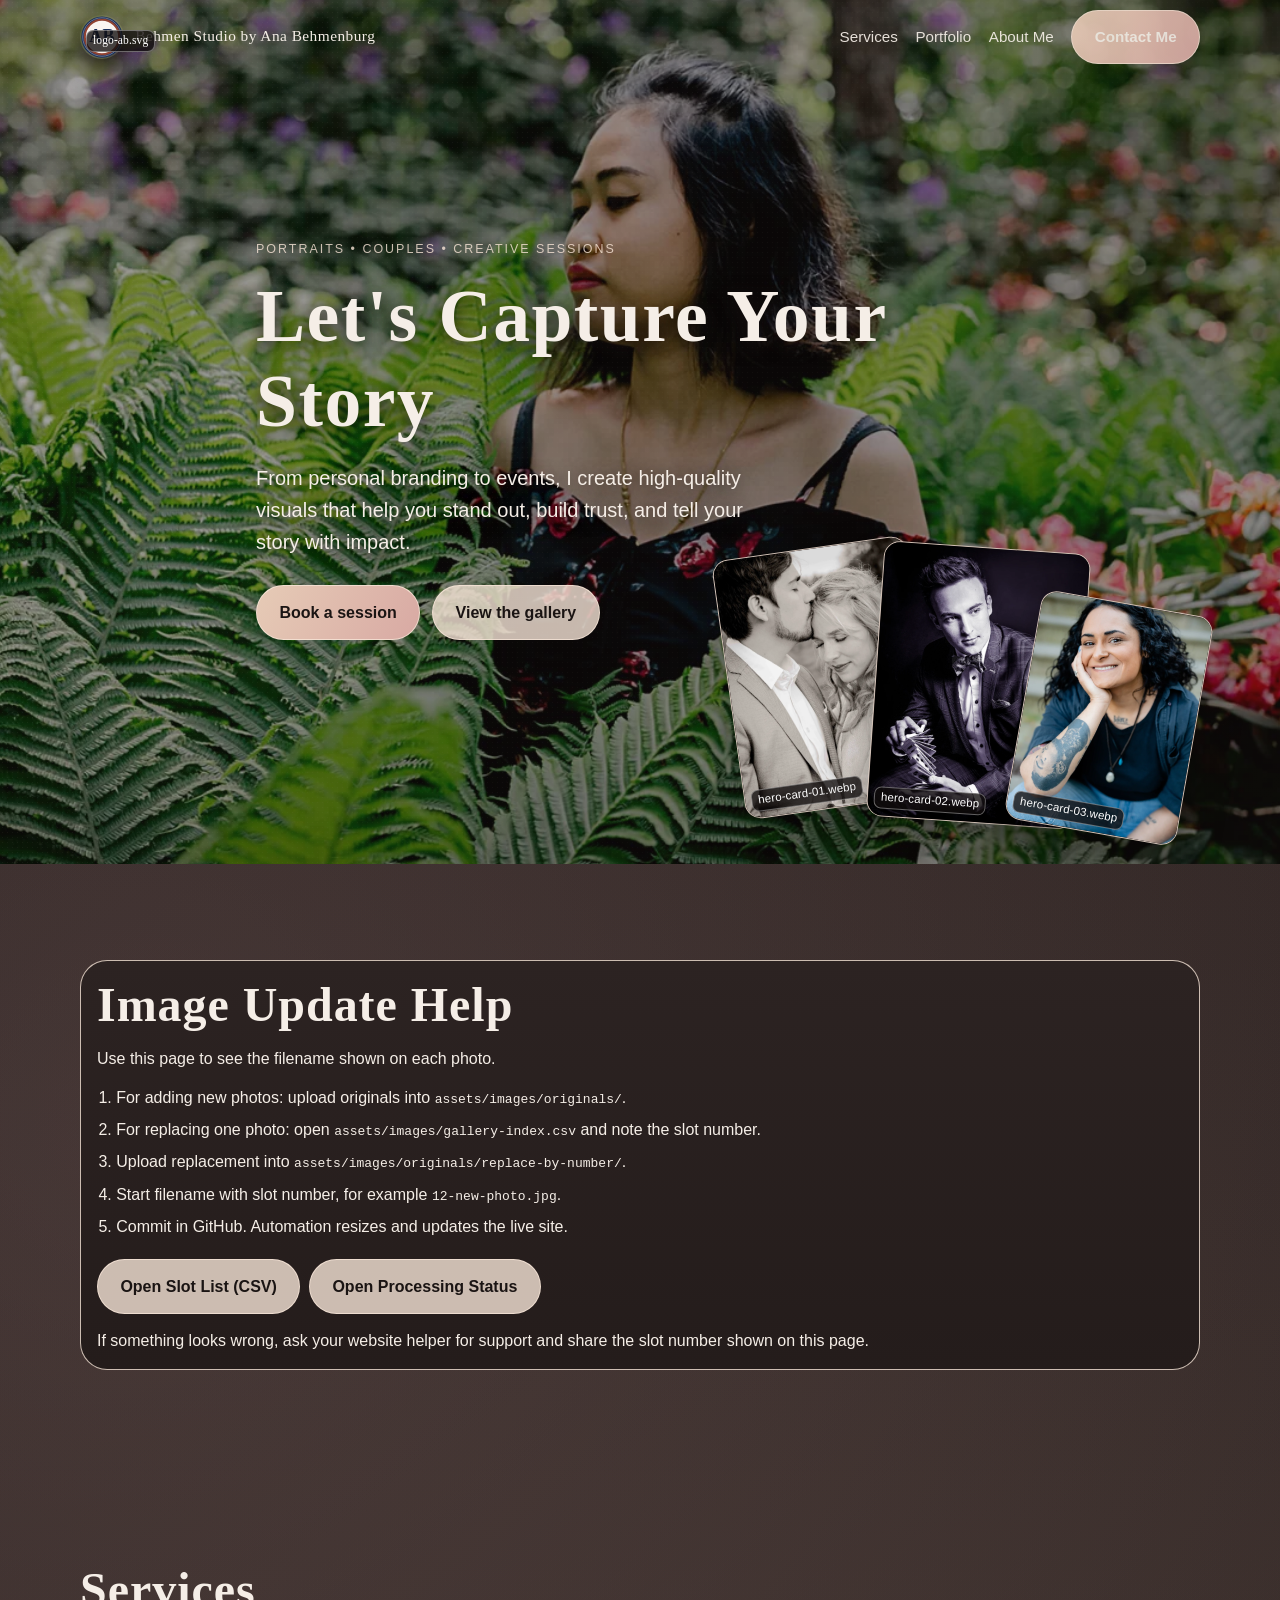
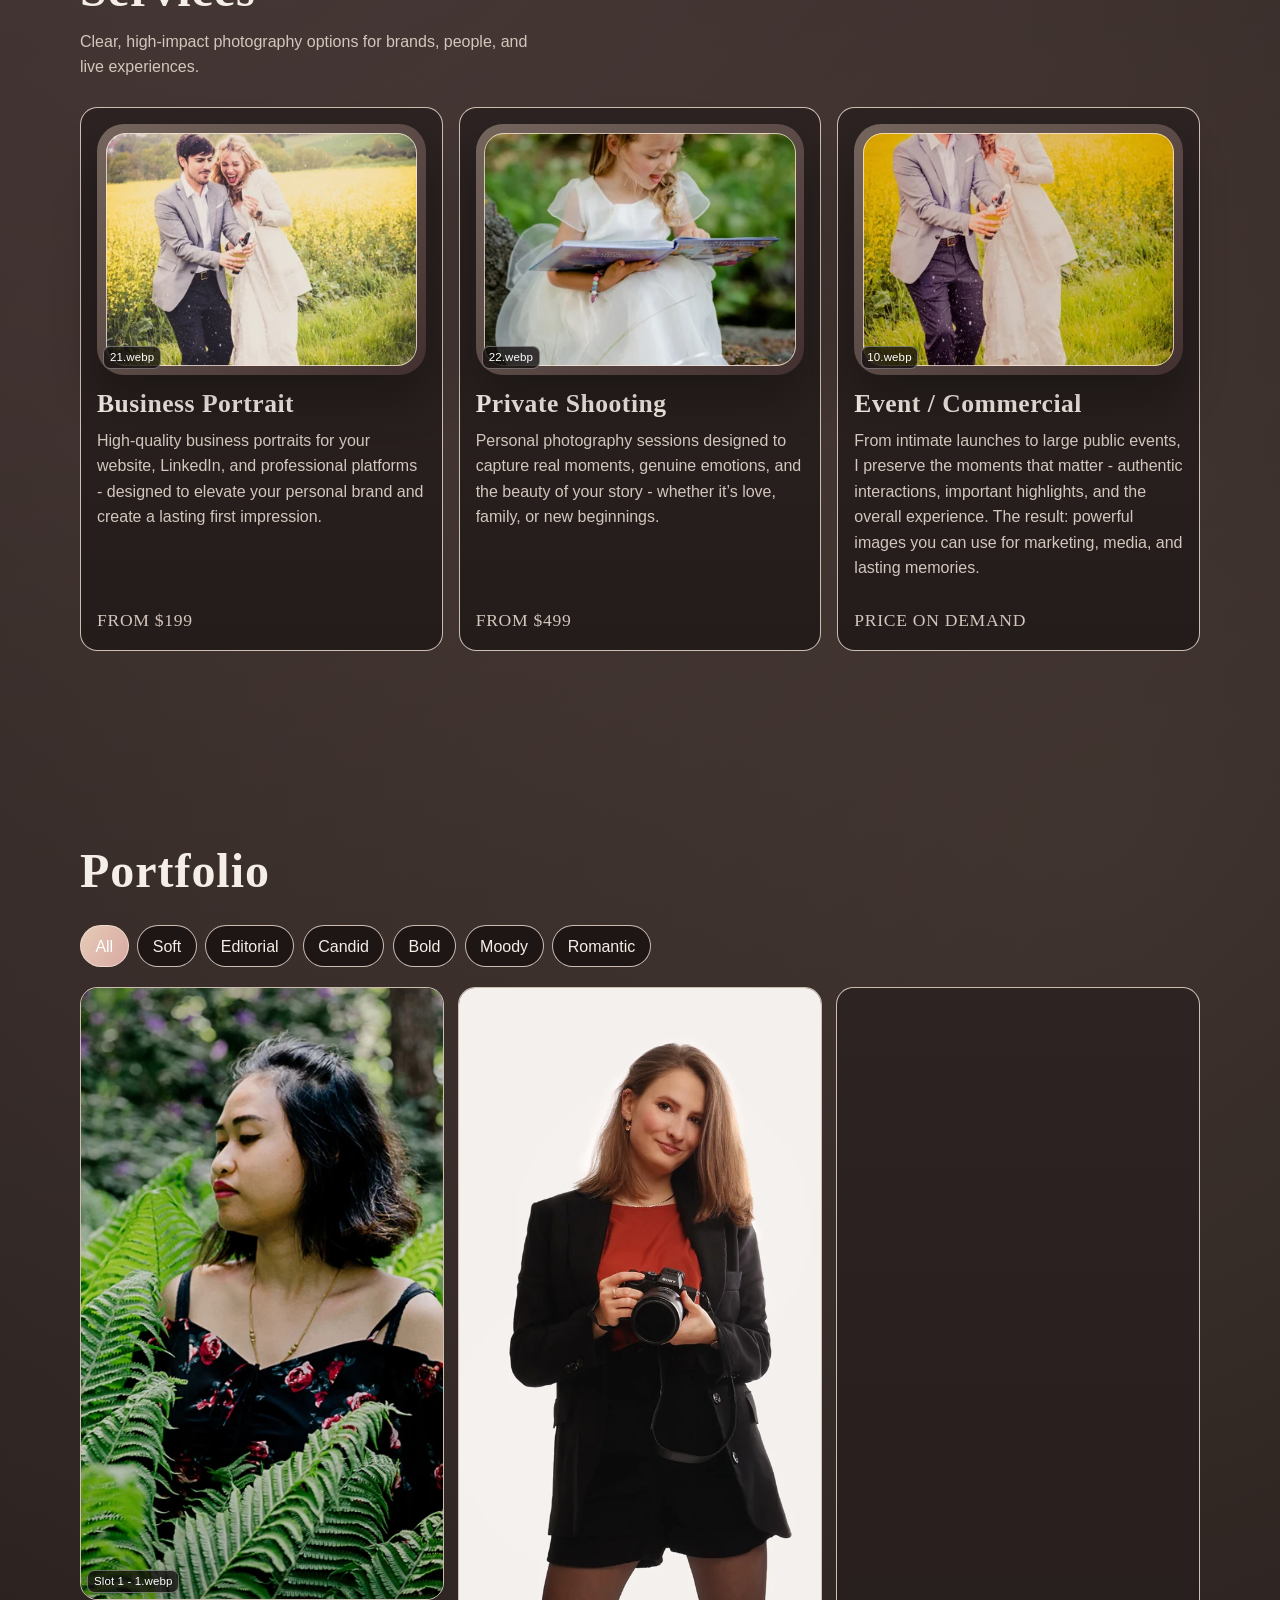
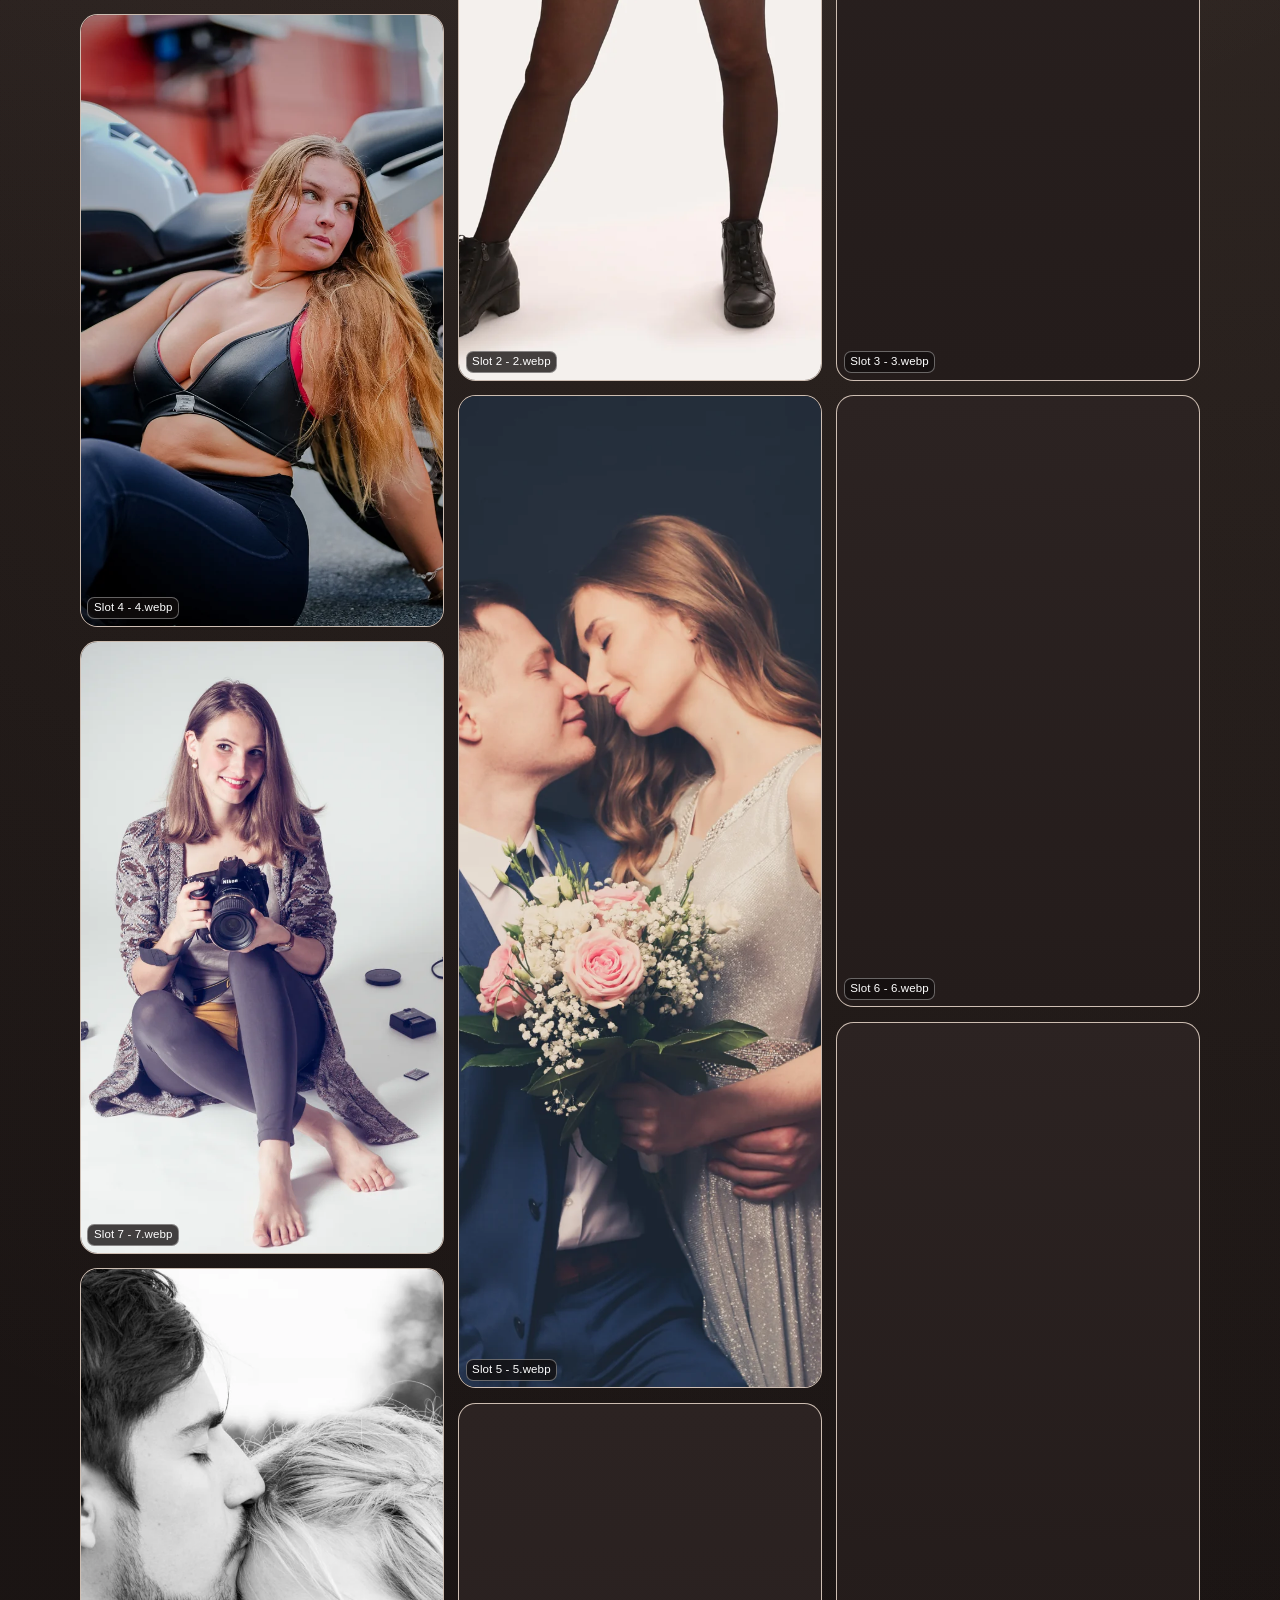
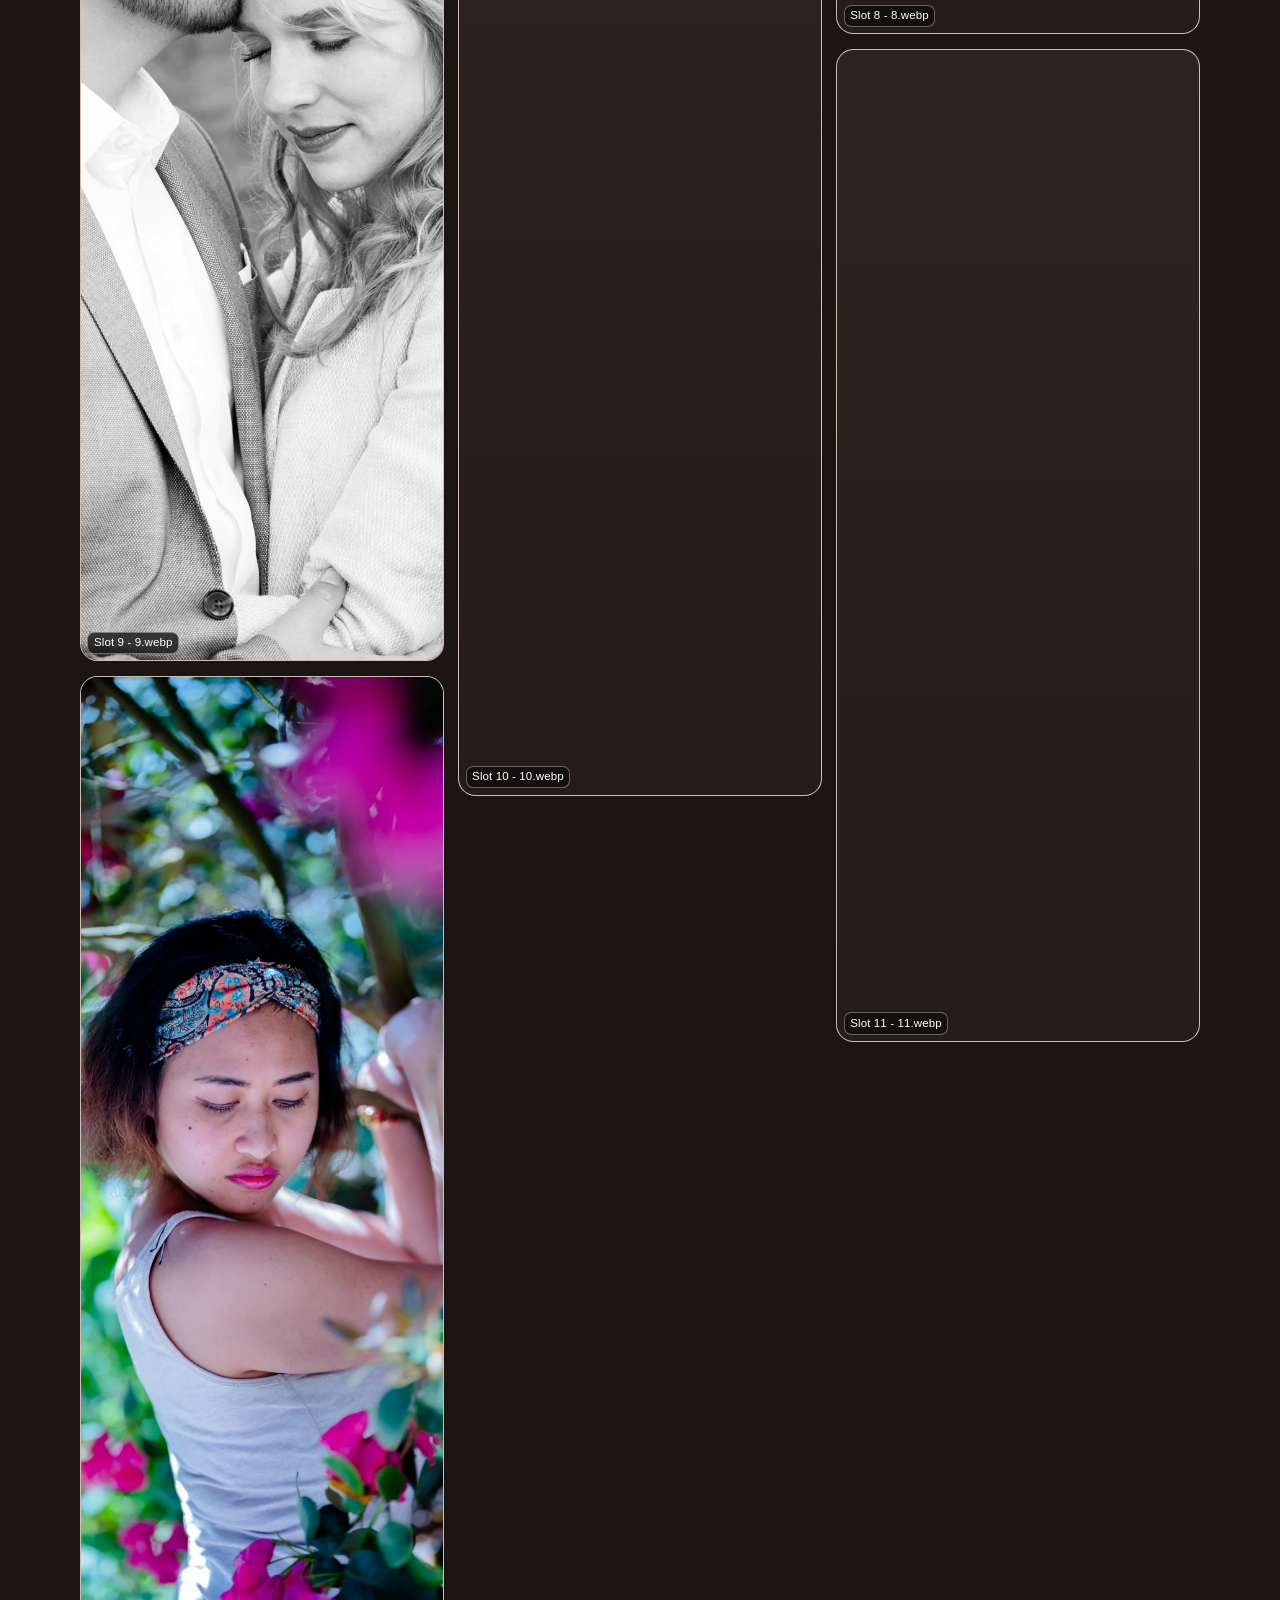
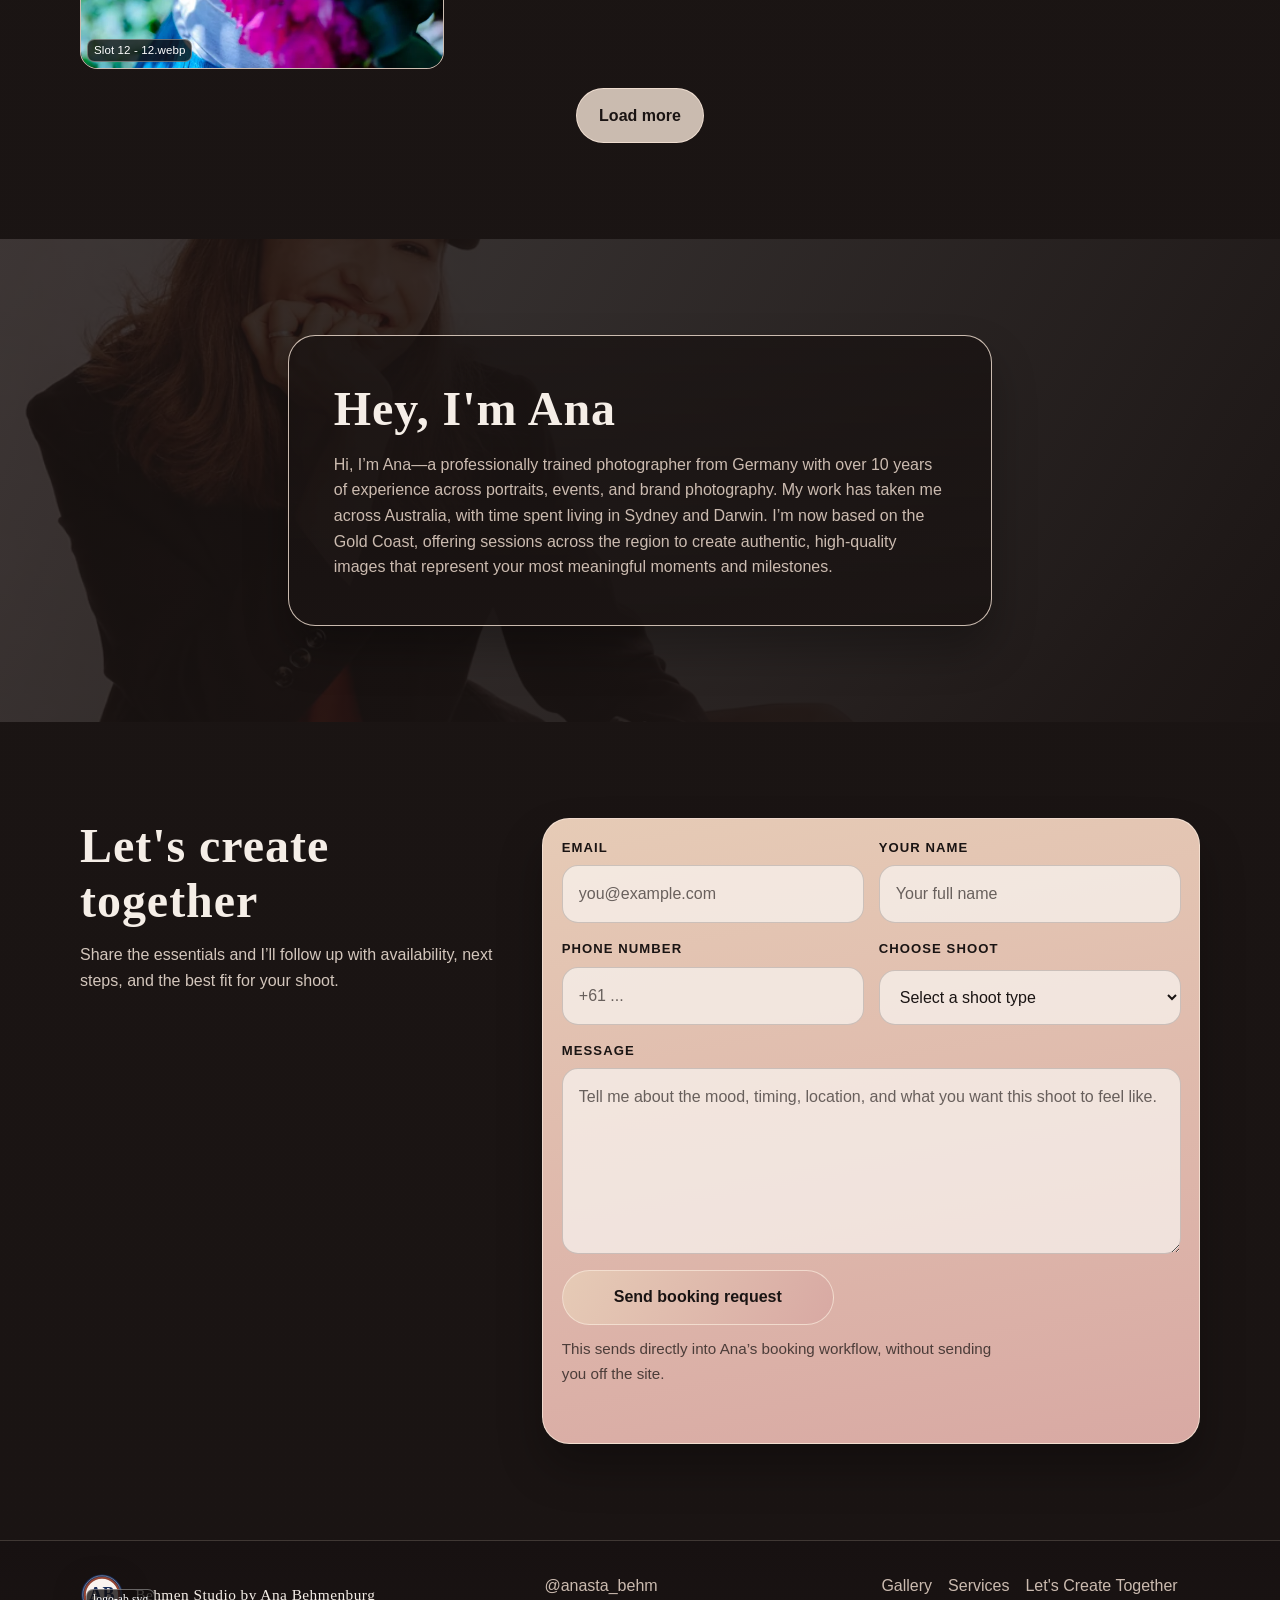
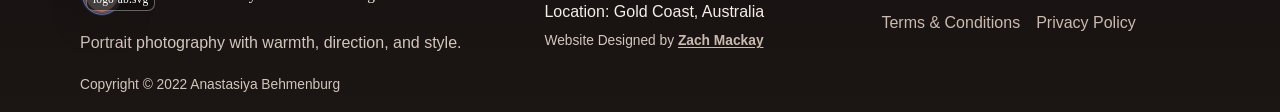
==== commit e92f5529: "Renumber gallery assets and show background filenames on imageshelp" ====
--- a/imageshelp.html
+++ b/imageshelp.html
@@ -22,7 +22,7 @@
       property="og:description"
       content="Portraits, couples, and creative sessions with warm direction and editorial energy."
     />
-    <meta property="og:image" content="assets/images/web/library-titelbild-2000-19to9.webp" />
+    <meta property="og:image" content="assets/images/web/1.webp" />
     <meta property="og:url" content="https://example.com/replace-with-live-url" />
     <link rel="canonical" href="https://example.com/imageshelp" />
     <script>
@@ -132,7 +132,7 @@
           <div class="session-grid">
             <article class="session-card">
               <div class="session-media frame-image" aria-hidden="true">
-                <img src="assets/images/thumbnails/library-dsc-2803.webp" alt="" loading="lazy" decoding="async" />
+                <img src="assets/images/thumbnails/21.webp" alt="" loading="lazy" decoding="async" />
               </div>
               <h3>Business Portrait</h3>
               <p>
@@ -147,7 +147,7 @@
 
             <article class="session-card">
               <div class="session-media frame-image" aria-hidden="true">
-                <img src="assets/images/thumbnails/library-22-06-19-lara-alper-und-katja-35.webp" alt="" loading="lazy" decoding="async" />
+                <img src="assets/images/thumbnails/22.webp" alt="" loading="lazy" decoding="async" />
               </div>
               <h3>Private Shooting</h3>
               <p>
@@ -161,7 +161,7 @@
 
             <article class="session-card">
               <div class="session-media frame-image" aria-hidden="true">
-                <img src="assets/images/thumbnails/library-26portfolio-ev-beispiele-30.webp" alt="" loading="lazy" decoding="async" />
+                <img src="assets/images/thumbnails/10.webp" alt="" loading="lazy" decoding="async" />
               </div>
               <h3>Event / Commercial</h3>
               <p>
@@ -205,7 +205,7 @@
           <div class="session-grid">
             <article class="session-card">
               <div class="session-media frame-image" aria-hidden="true">
-                <img src="assets/images/thumbnails/library-catlina-aw-ig-13.webp" alt="" loading="lazy" decoding="async" />
+                <img src="assets/images/thumbnails/14.webp" alt="" loading="lazy" decoding="async" />
               </div>
               <h3>Portraits</h3>
               <p>Clean, expressive portraits for when you want to look like yourself — only sharper.</p>
@@ -215,7 +215,7 @@
 
             <article class="session-card">
               <div class="session-media frame-image" aria-hidden="true">
-                <img src="assets/images/thumbnails/library-hochzeit-im-studio-88.webp" alt="" loading="lazy" decoding="async" />
+                <img src="assets/images/thumbnails/5.webp" alt="" loading="lazy" decoding="async" />
               </div>
               <h3>Couples</h3>
               <p>Romantic, playful, intimate, or completely chaotic. Preferably all four.</p>
@@ -225,7 +225,7 @@
 
             <article class="session-card">
               <div class="session-media frame-image" aria-hidden="true">
-                <img src="assets/images/thumbnails/library-mittwochulu0129.webp" alt="" loading="lazy" decoding="async" />
+                <img src="assets/images/thumbnails/43.webp" alt="" loading="lazy" decoding="async" />
               </div>
               <h3>Creative Editorial</h3>
               <p>For dramatic lighting, bolder styling, and images with a little bite.</p>
@@ -235,7 +235,7 @@
 
             <article class="session-card">
               <div class="session-media frame-image" aria-hidden="true">
-                <img src="assets/images/thumbnails/library-2look-natur-orig-18.webp" alt="" loading="lazy" decoding="async" />
+                <img src="assets/images/thumbnails/11.webp" alt="" loading="lazy" decoding="async" />
               </div>
               <h3>Lifestyle</h3>
               <p>Natural images with warmth, movement, and real personality.</p>
@@ -245,7 +245,7 @@
 
             <article class="session-card">
               <div class="session-media frame-image" aria-hidden="true">
-                <img src="assets/images/thumbnails/library-a7405460b.webp" alt="" loading="lazy" decoding="async" />
+                <img src="assets/images/thumbnails/17.webp" alt="" loading="lazy" decoding="async" />
               </div>
               <h3>Events</h3>
               <p>Candid coverage for moments that should not disappear into someone’s camera roll.</p>
@@ -255,7 +255,7 @@
 
             <article class="session-card">
               <div class="session-media frame-image" aria-hidden="true">
-                <img src="assets/images/thumbnails/library-rumyana-ig-1-2.webp" alt="" loading="lazy" decoding="async" />
+                <img src="assets/images/thumbnails/3.webp" alt="" loading="lazy" decoding="async" />
               </div>
               <h3>Branding</h3>
               <p>Personal brand images that feel polished without becoming corporate wallpaper.</p>
--- a/styles.css
+++ b/styles.css
@@ -953,7 +953,7 @@
   inset: 0;
   background:
     linear-gradient(120deg, var(--charcoal-soft), var(--ink)),
-    url("assets/images/web/library-26portfolio-ev-beispiele-64.webp") center 22% / cover no-repeat;
+    url("assets/images/web/54.webp") center 22% / cover no-repeat;
   transform: scale(1.07);
 }
 
--- a/imageshelp.css
+++ b/imageshelp.css
@@ -42,3 +42,8 @@
   word-break: break-word;
   pointer-events: none;
 }
+
+.background-badge {
+  top: 0.4rem;
+  bottom: auto;
+}
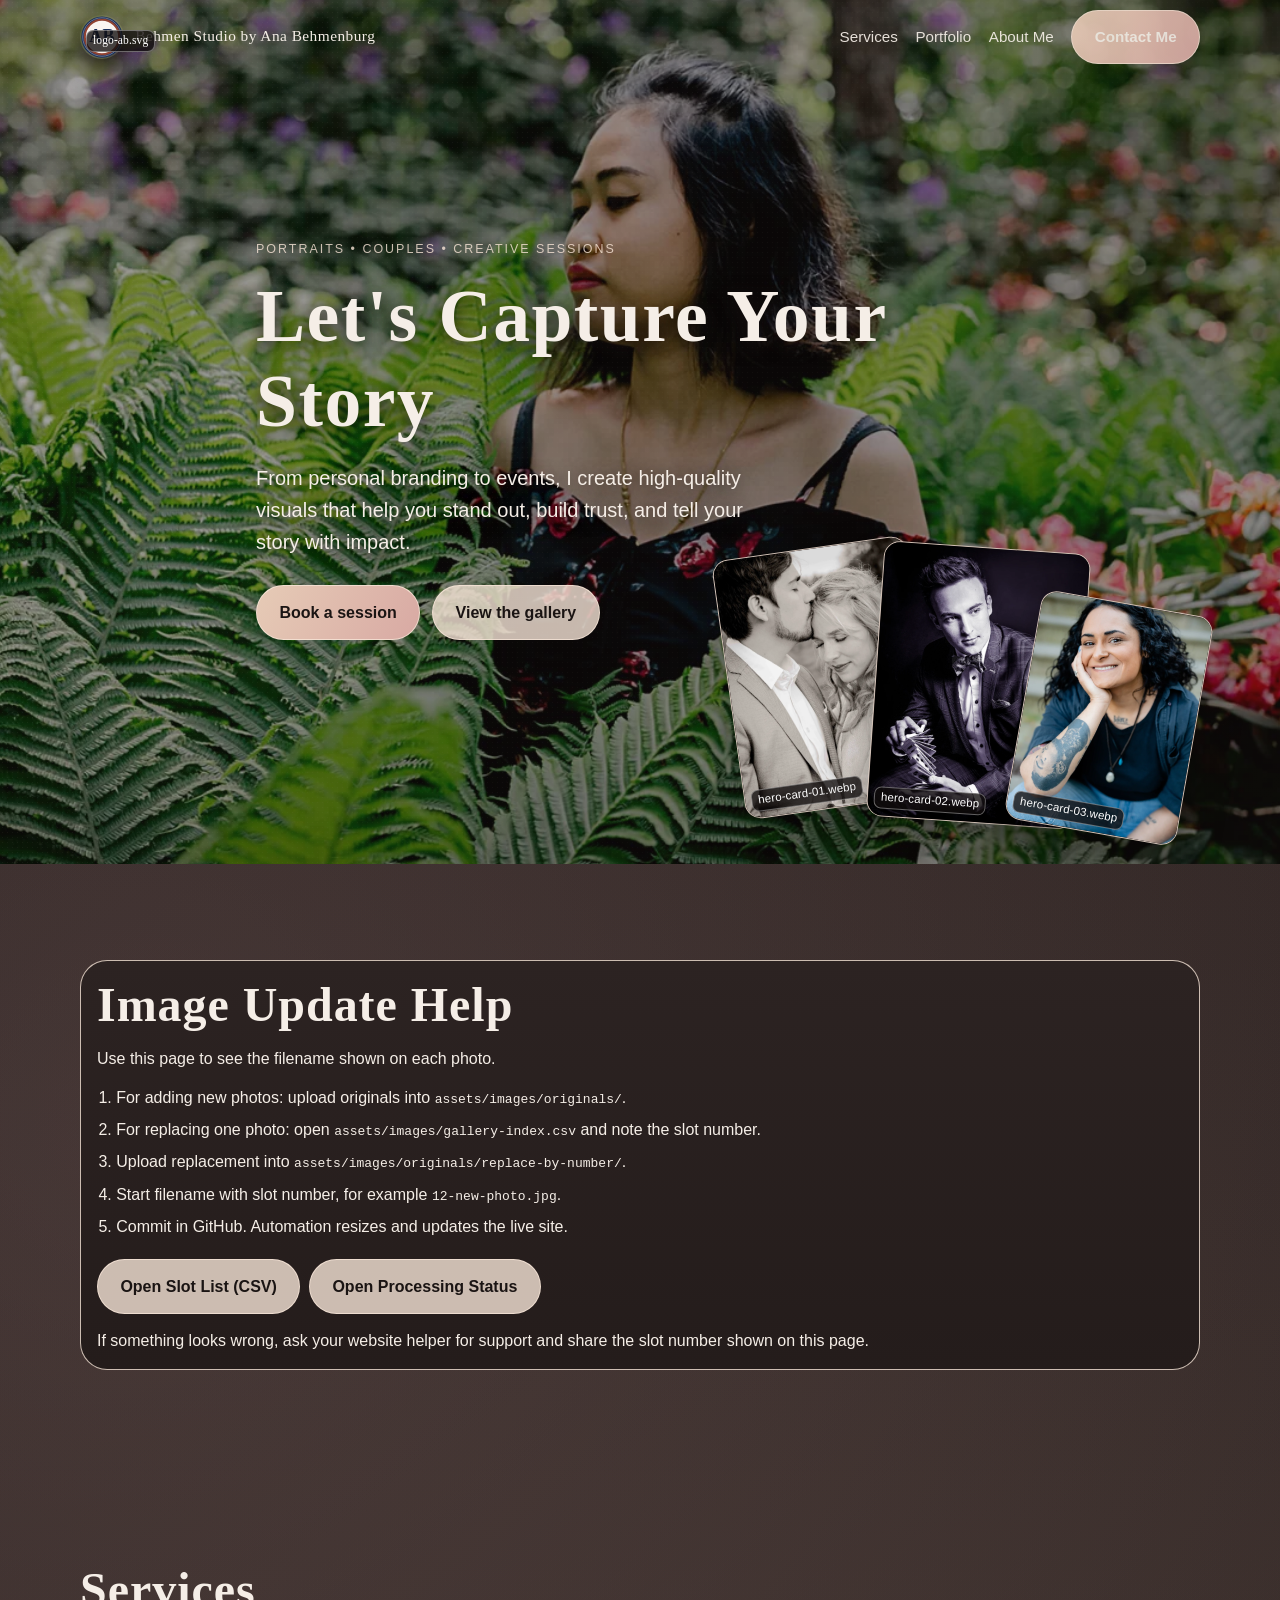
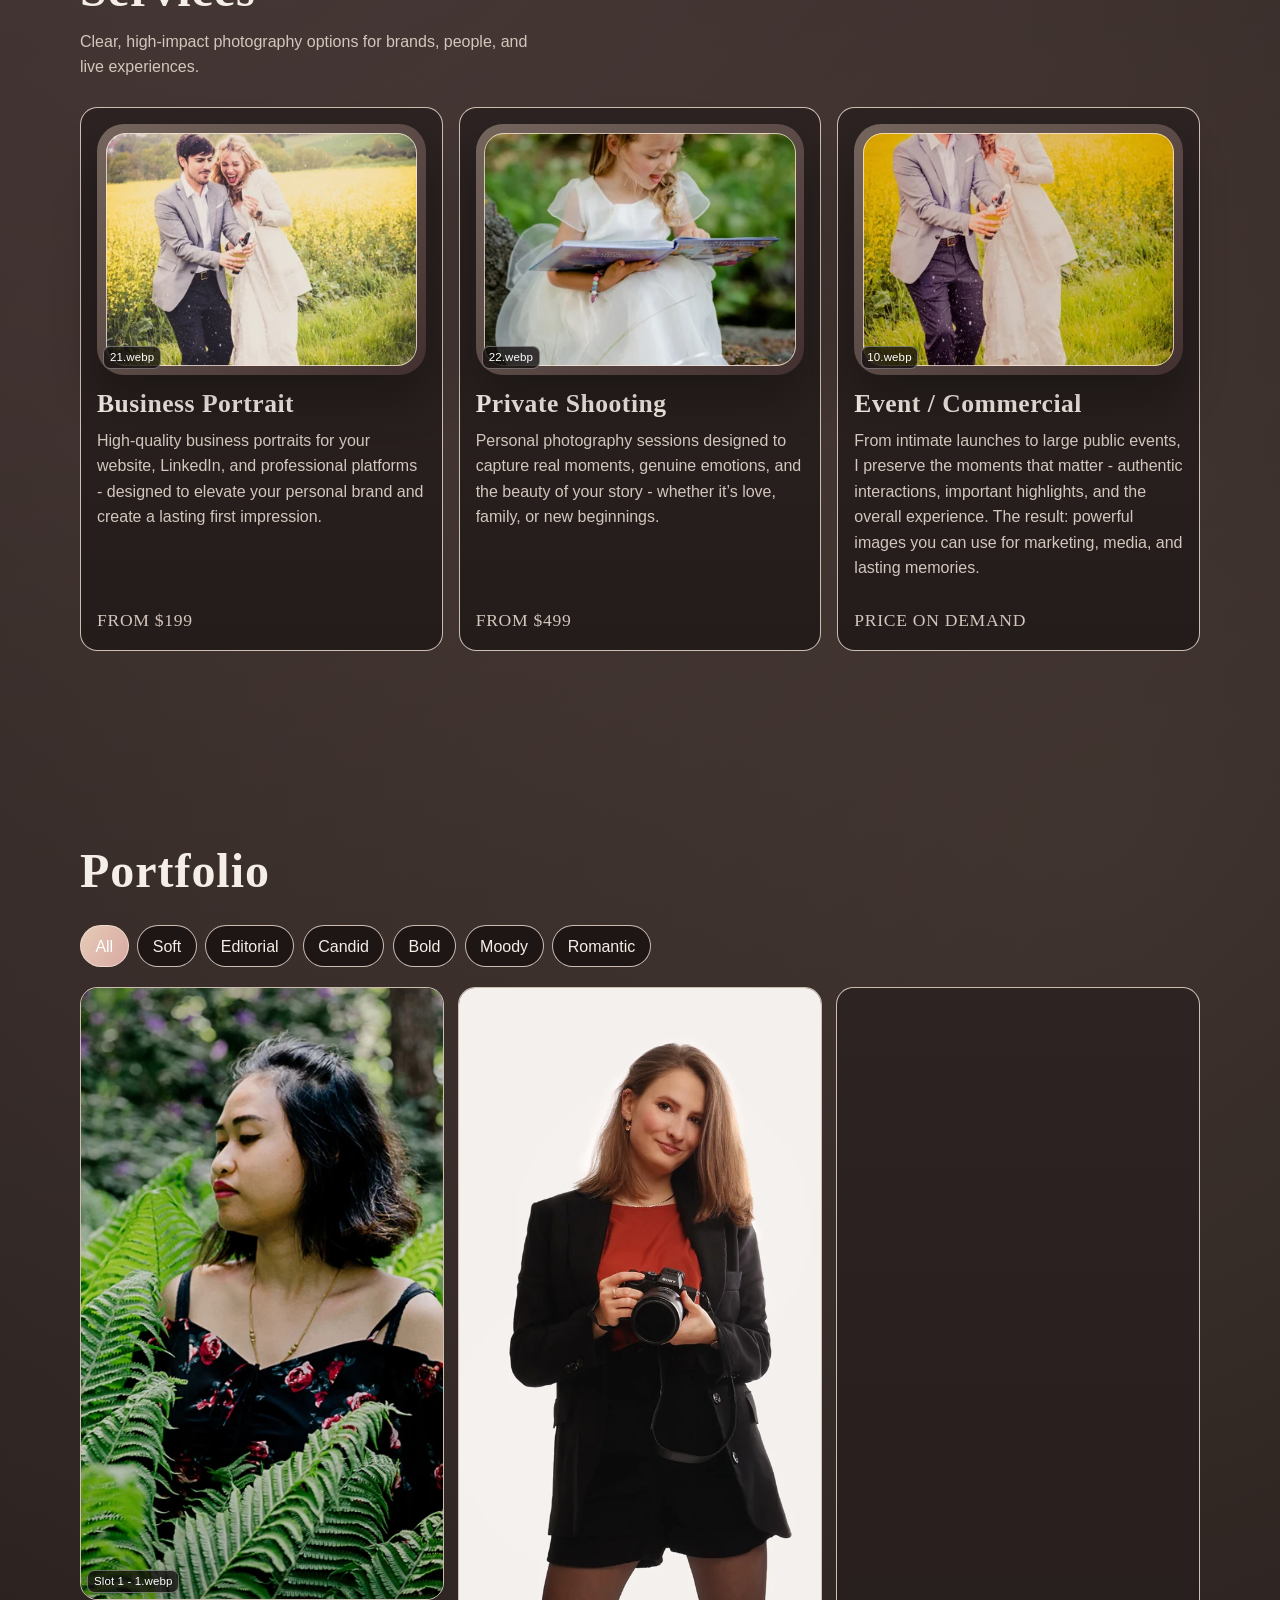
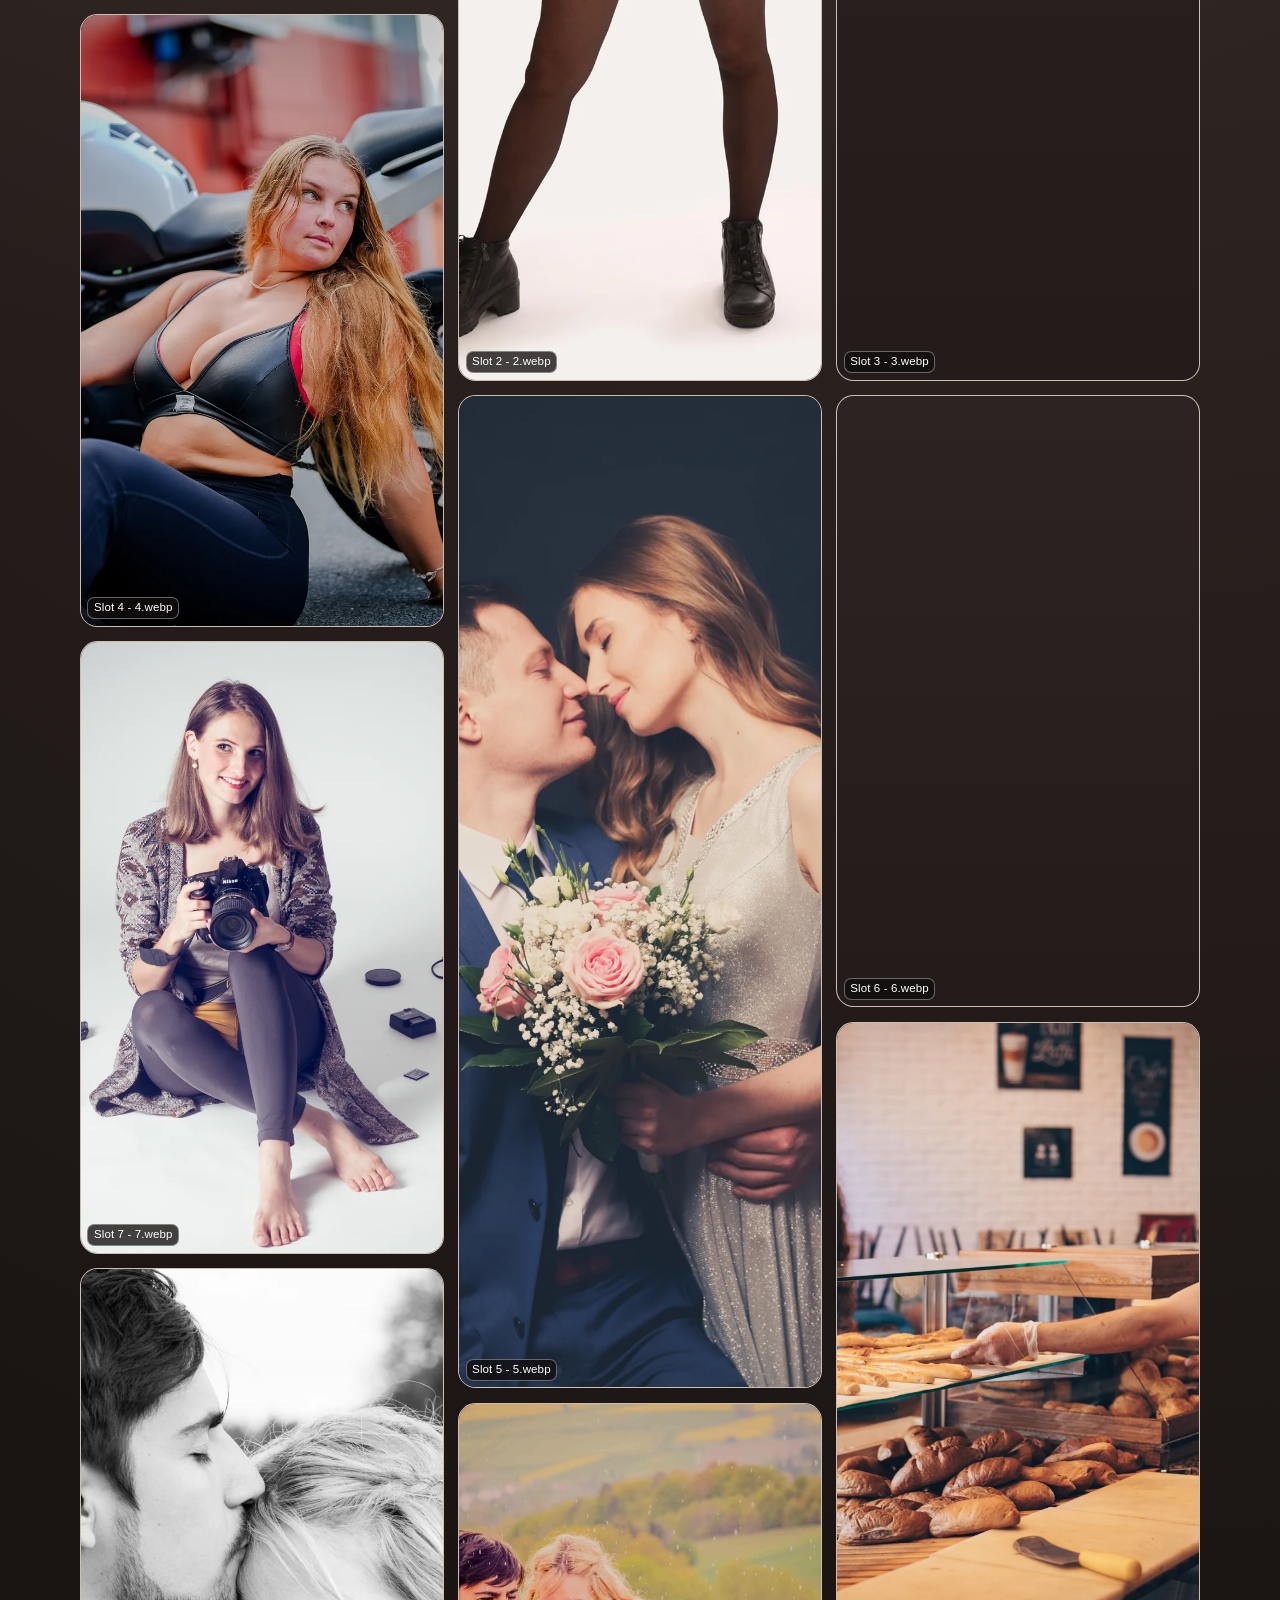
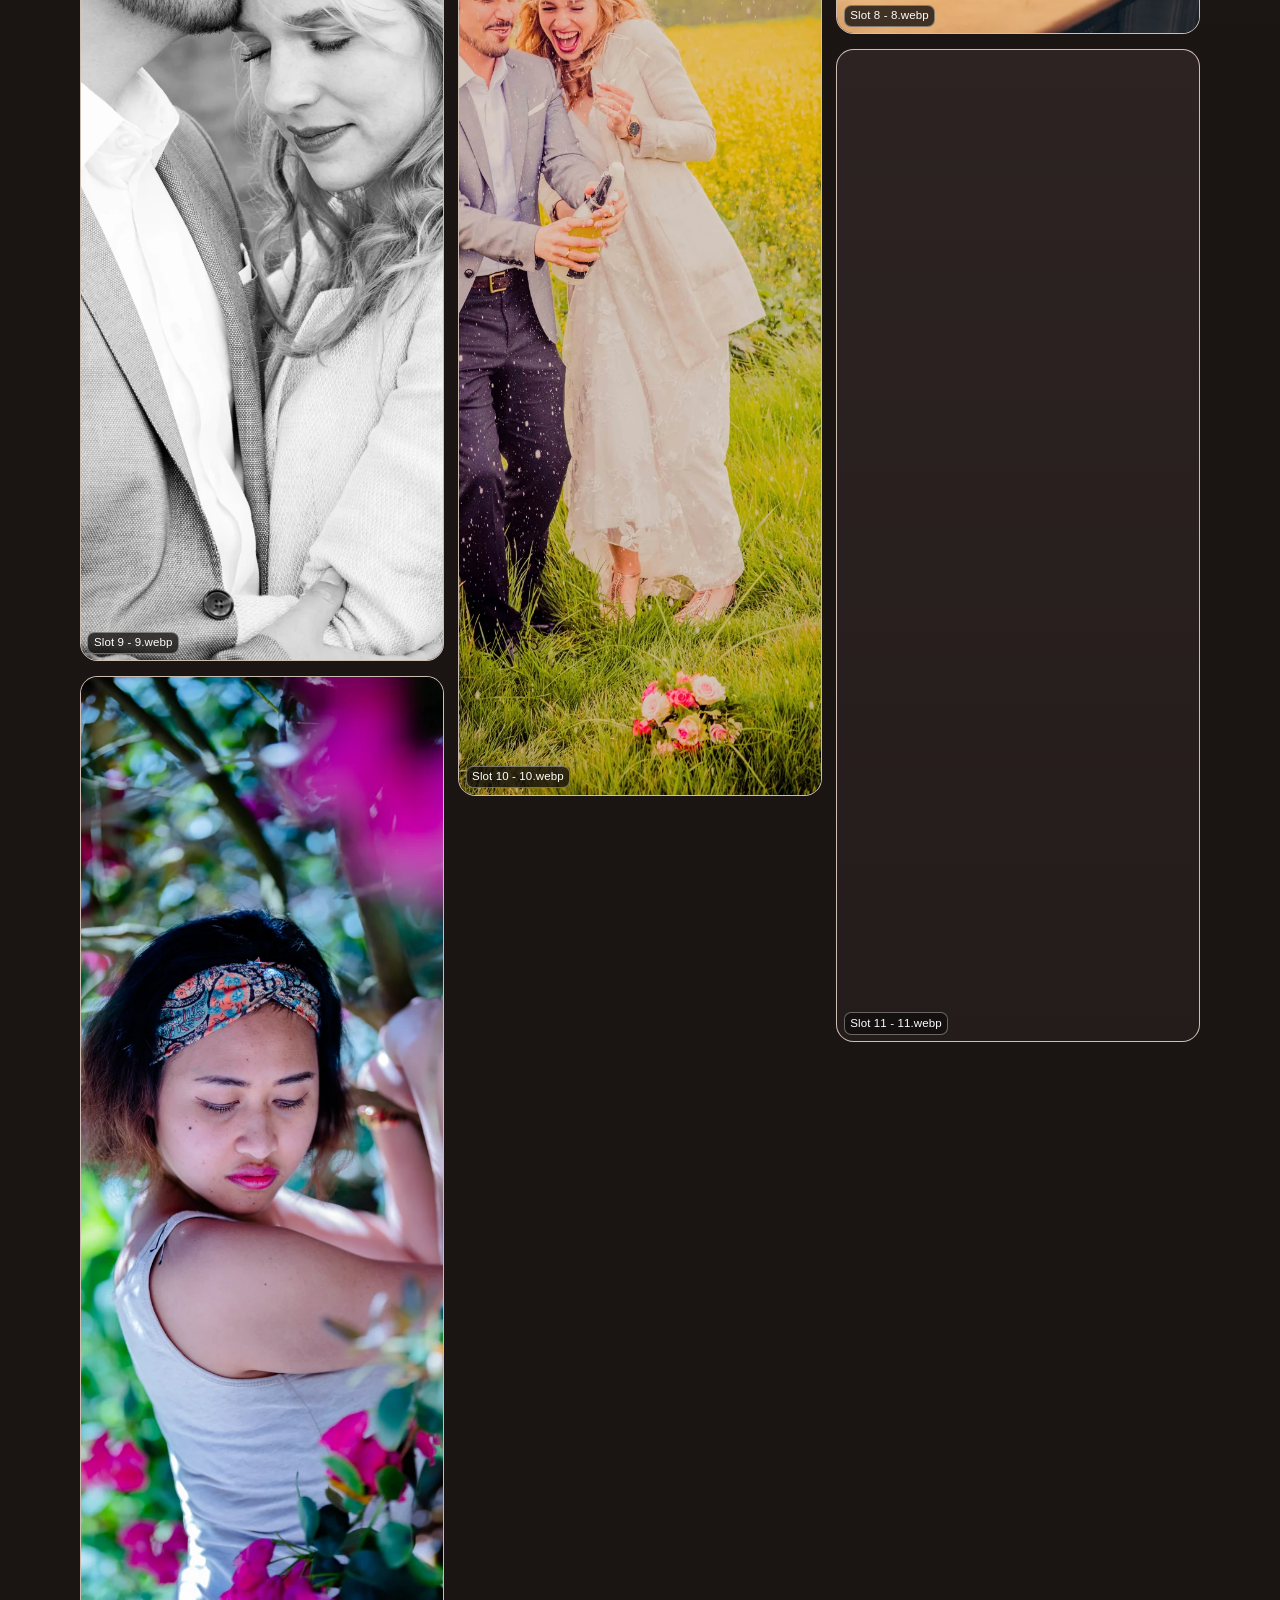
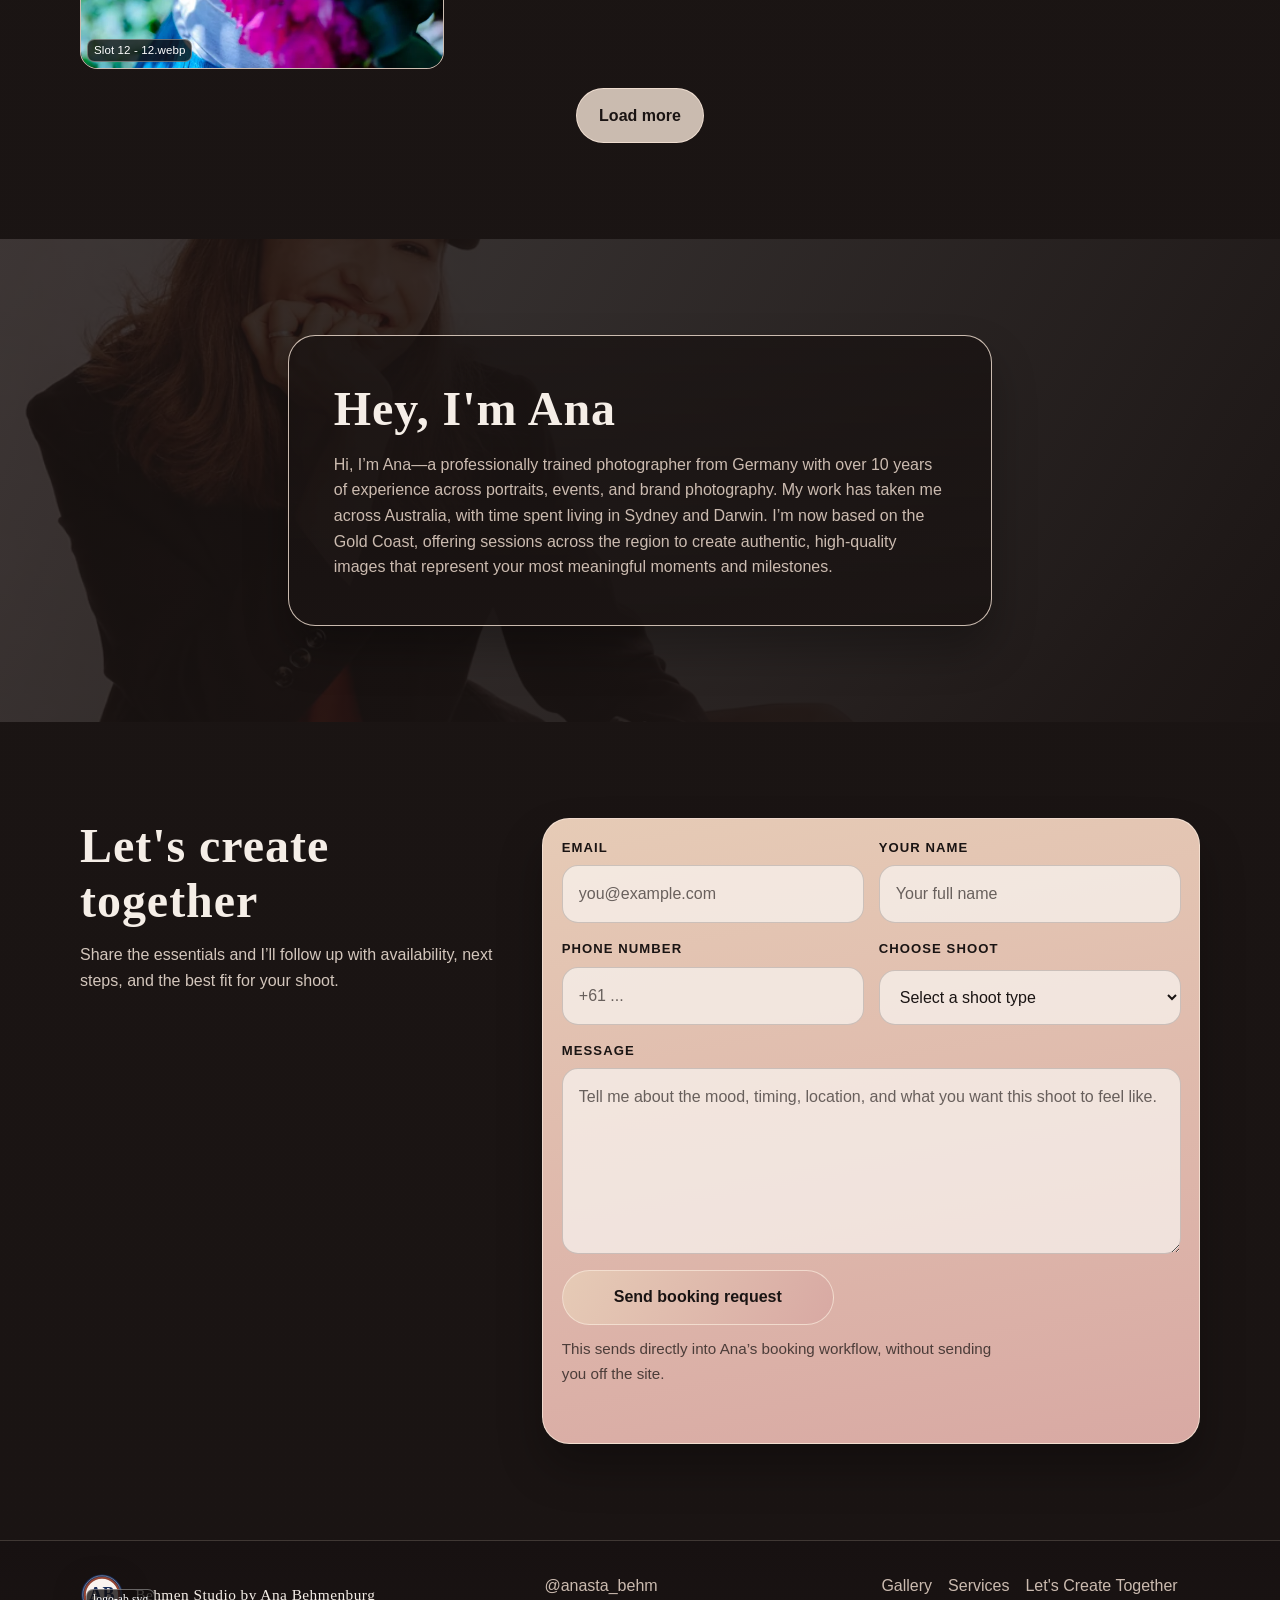
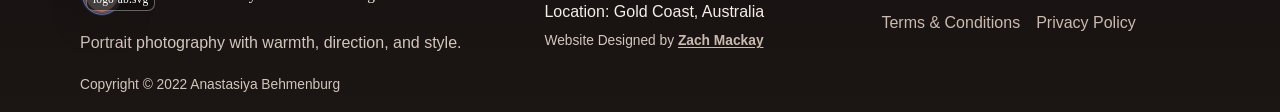
==== commit c02cad09: "Harden gallery for older browsers with static fallback" ====
--- a/imageshelp.html
+++ b/imageshelp.html
@@ -35,8 +35,8 @@
     </script>
     <link id="site-favicon" rel="icon" type="image/svg+xml" href="assets/icons/logo-ab.svg" />
     <link rel="preload" as="image" href="assets/images/web/hero-main.webp" />
-    <link rel="stylesheet" href="styles.css" />
-    <link rel="stylesheet" href="imageshelp.css" />
+    <link rel="stylesheet" href="styles.css?v=20260606-compat" />
+    <link rel="stylesheet" href="imageshelp.css?v=20260606-compat" />
   </head>
   <body class="imageshelp-page">
     <a class="skip-link" href="#main-content">Skip to content</a>
@@ -186,9 +186,46 @@
           <!-- Portfolio filters are built automatically from the gallery data in gallery-data.js. -->
           <div class="filter-row" id="gallery-filters" role="toolbar" aria-label="Gallery filter buttons"></div>
 
-          <div class="gallery-grid" id="gallery-grid" aria-live="polite"></div>
+          <div class="gallery-grid" id="gallery-grid" aria-live="polite">
+            <button class="gallery-item" type="button" style="--span: 28" aria-label="Portfolio image">
+              <img src="assets/images/web/1.webp" alt="Brand portrait photograph from Behmen Studio portfolio" loading="lazy" />
+            </button>
+            <button class="gallery-item" type="button" style="--span: 45" aria-label="Portfolio image">
+              <img src="assets/images/web/2.webp" alt="Portrait photography image from Behmen Studio portfolio" loading="lazy" />
+            </button>
+            <button class="gallery-item" type="button" style="--span: 45" aria-label="Portfolio image">
+              <img src="assets/images/web/3.webp" alt="Brand portrait photograph from Behmen Studio portfolio" loading="lazy" />
+            </button>
+            <button class="gallery-item" type="button" style="--span: 28" aria-label="Portfolio image">
+              <img src="assets/images/web/4.webp" alt="Brand portrait photograph from Behmen Studio portfolio" loading="lazy" />
+            </button>
+            <button class="gallery-item" type="button" style="--span: 45" aria-label="Portfolio image">
+              <img src="assets/images/web/5.webp" alt="Couples session photograph from Behmen Studio portfolio" loading="lazy" />
+            </button>
+            <button class="gallery-item" type="button" style="--span: 28" aria-label="Portfolio image">
+              <img src="assets/images/web/6.webp" alt="Couples session photograph from Behmen Studio portfolio" loading="lazy" />
+            </button>
+            <button class="gallery-item" type="button" style="--span: 28" aria-label="Portfolio image">
+              <img src="assets/images/web/7.webp" alt="Creative editorial portrait from Behmen Studio portfolio" loading="lazy" />
+            </button>
+            <button class="gallery-item" type="button" style="--span: 28" aria-label="Portfolio image">
+              <img src="assets/images/web/8.webp" alt="Creative editorial portrait from Behmen Studio portfolio" loading="lazy" />
+            </button>
+            <button class="gallery-item" type="button" style="--span: 45" aria-label="Portfolio image">
+              <img src="assets/images/web/9.webp" alt="Brand portrait photograph from Behmen Studio portfolio" loading="lazy" />
+            </button>
+            <button class="gallery-item" type="button" style="--span: 45" aria-label="Portfolio image">
+              <img src="assets/images/web/10.webp" alt="Event photography image from Behmen Studio portfolio" loading="lazy" />
+            </button>
+            <button class="gallery-item" type="button" style="--span: 45" aria-label="Portfolio image">
+              <img src="assets/images/web/11.webp" alt="Lifestyle photography image from Behmen Studio portfolio" loading="lazy" />
+            </button>
+            <button class="gallery-item" type="button" style="--span: 45" aria-label="Portfolio image">
+              <img src="assets/images/web/12.webp" alt="Portrait photography image from Behmen Studio portfolio" loading="lazy" />
+            </button>
+          </div>
           <div class="gallery-actions">
-            <button class="btn btn-secondary gallery-load-more" id="gallery-load-more" type="button">
+            <button class="btn btn-secondary gallery-load-more" id="gallery-load-more" type="button" hidden>
               Load more
             </button>
           </div>
@@ -510,8 +547,9 @@
       </aside>
     </div>
 
-    <script src="gallery-data.js" defer></script>
-    <script src="script.js" defer></script>
-    <script src="imageshelp.js" defer></script>
+    <script src="gallery-data.js?v=20260606-compat" defer></script>
+    <script src="script.js?v=20260606-compat" defer></script>
+    <script src="image-library.js?v=20260606-compat" defer></script>
+    <script src="imageshelp.js?v=20260606-compat" defer></script>
   </body>
 </html>
--- a/styles.css
+++ b/styles.css
@@ -1232,9 +1232,14 @@
 }
 
 .reveal {
+  opacity: 1;
+  transform: translateY(0);
+  transition: opacity 520ms ease, transform 520ms ease;
+}
+
+.reveal.is-reveal-ready {
   opacity: 0;
   transform: translateY(26px);
-  transition: opacity 520ms ease, transform 520ms ease;
 }
 
 .reveal.is-visible {
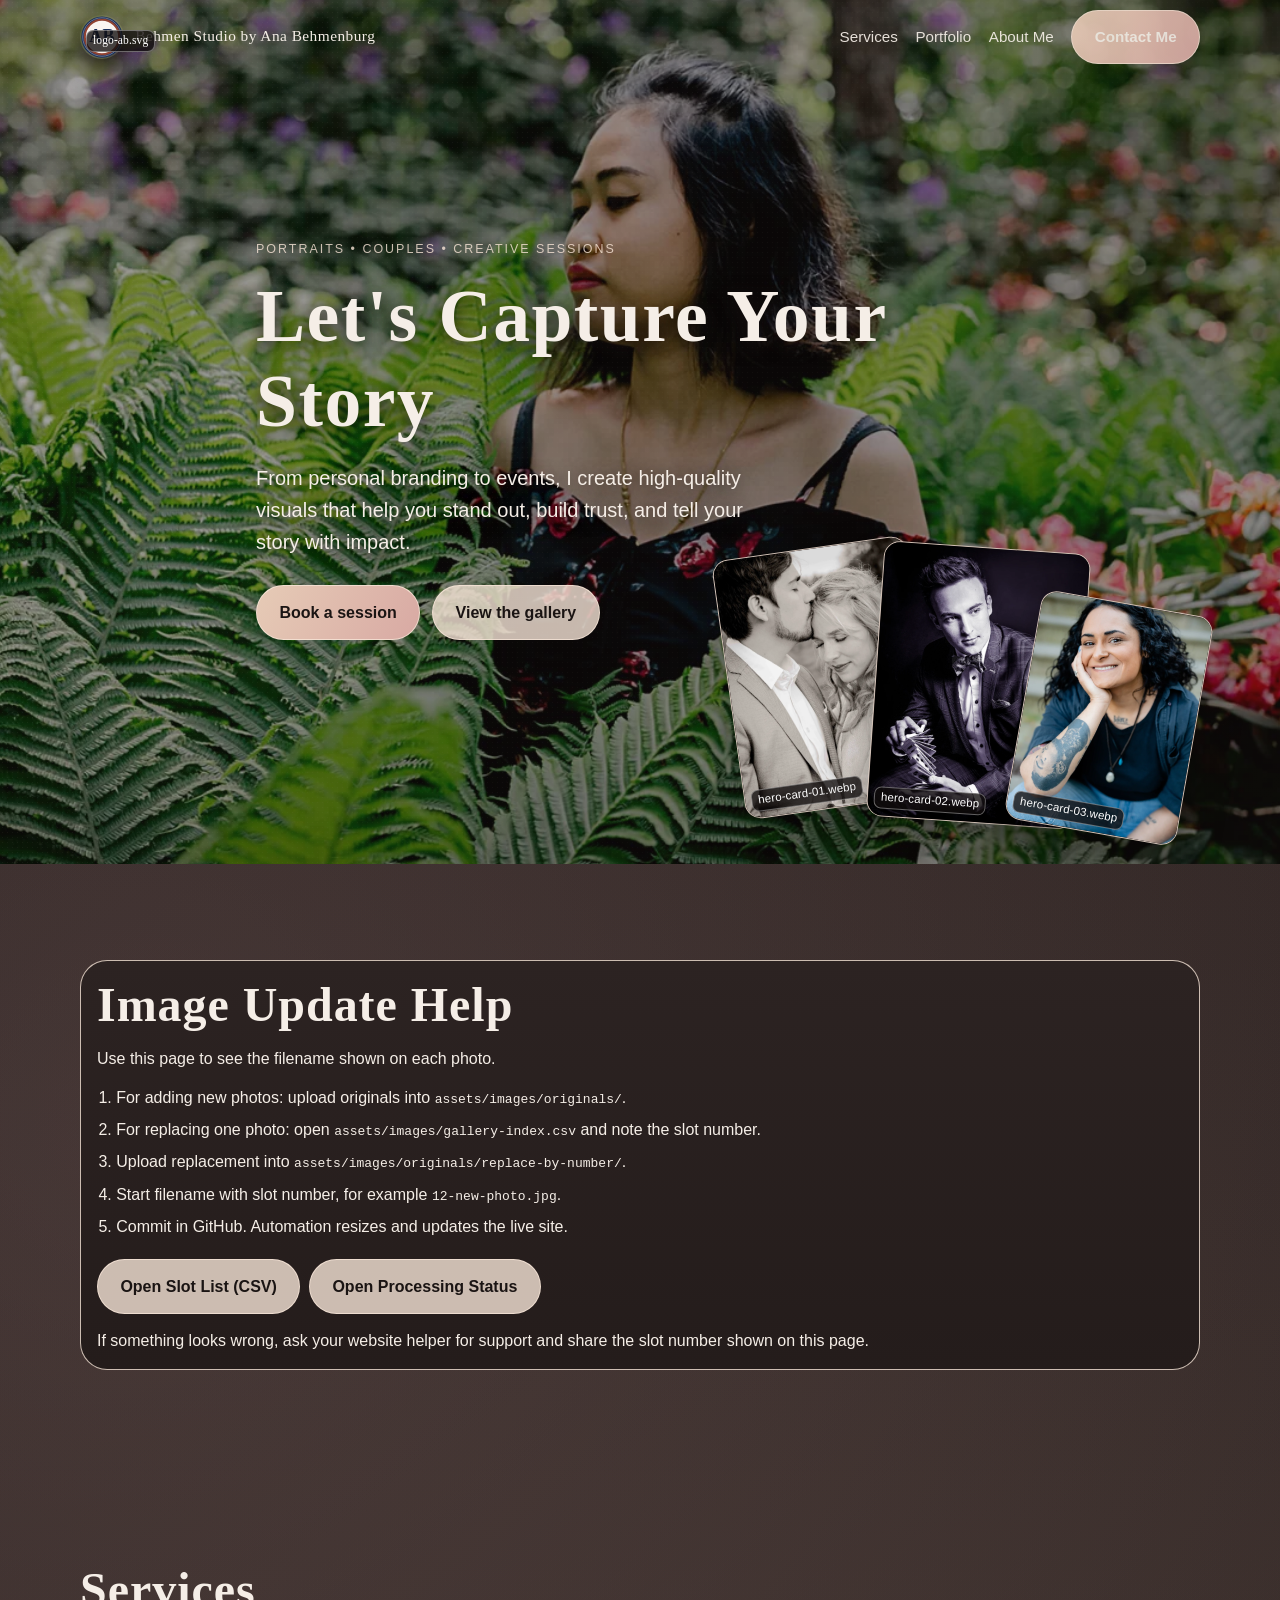
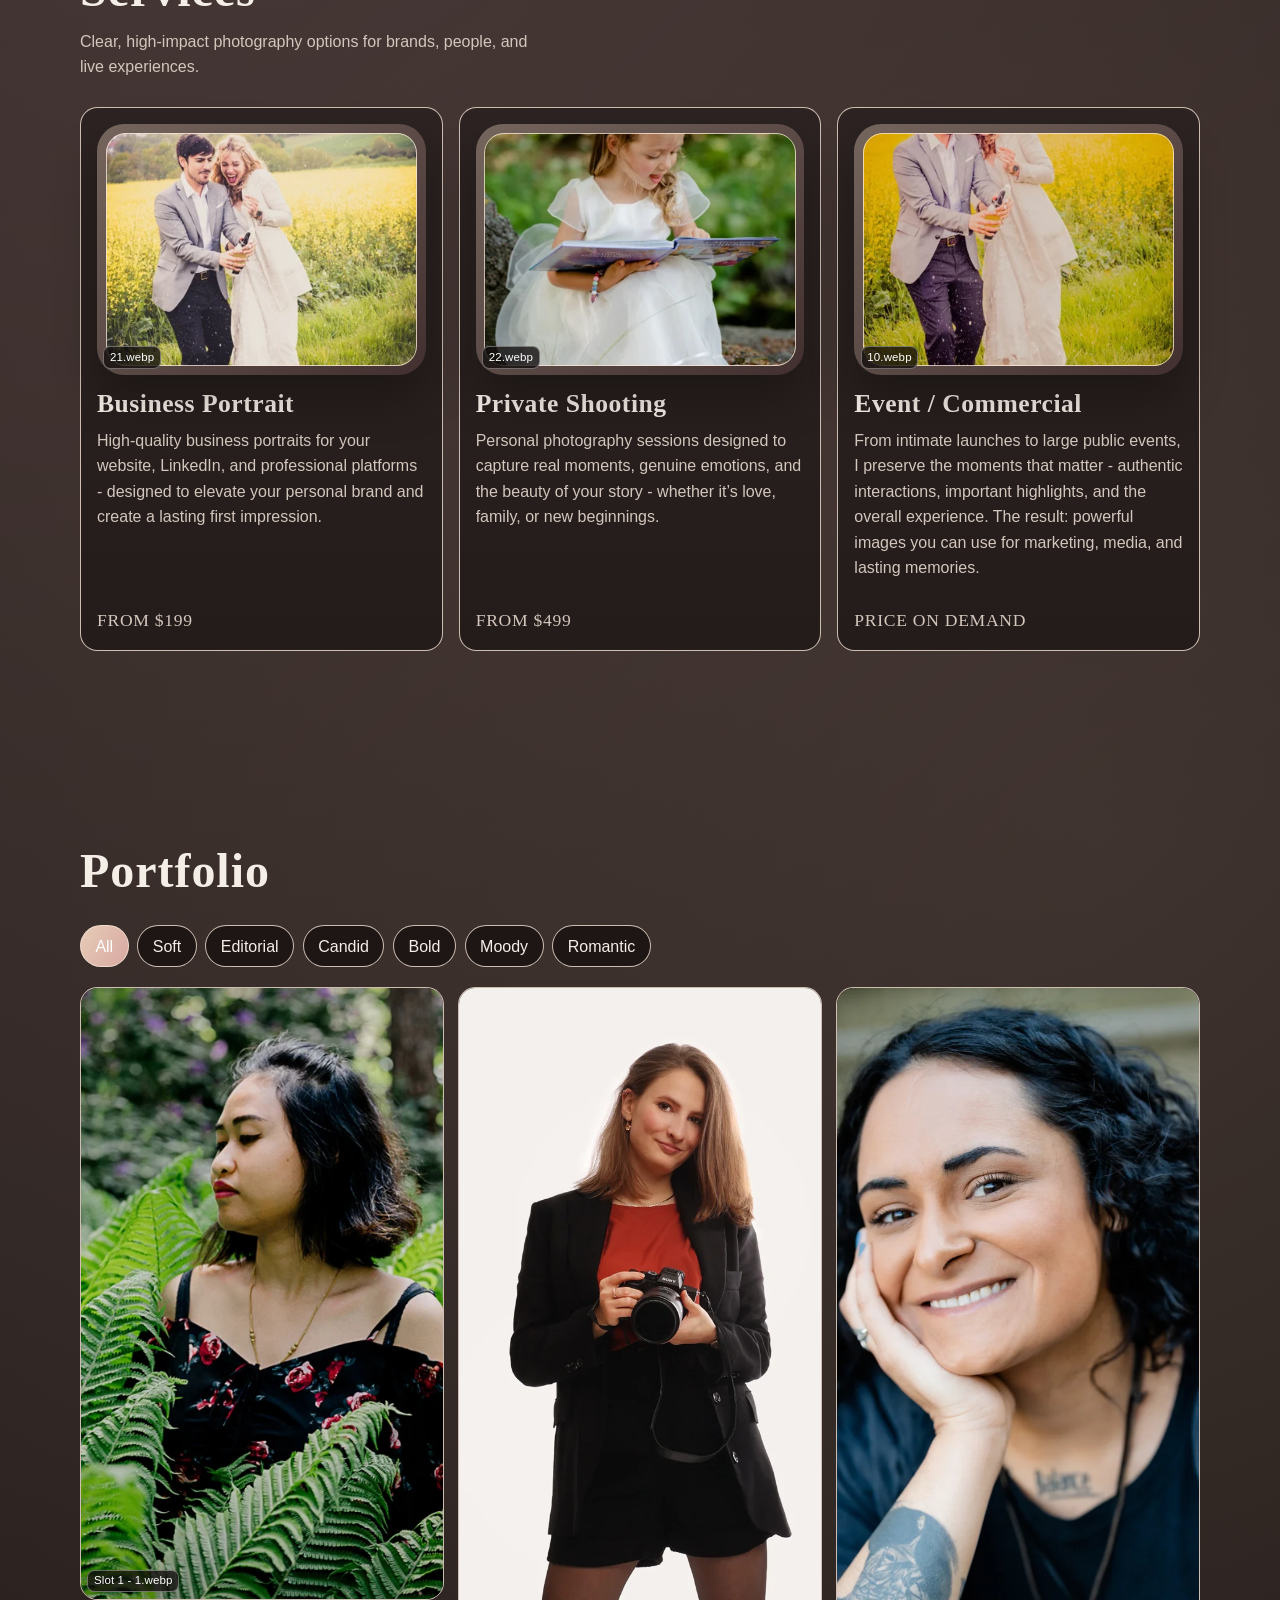
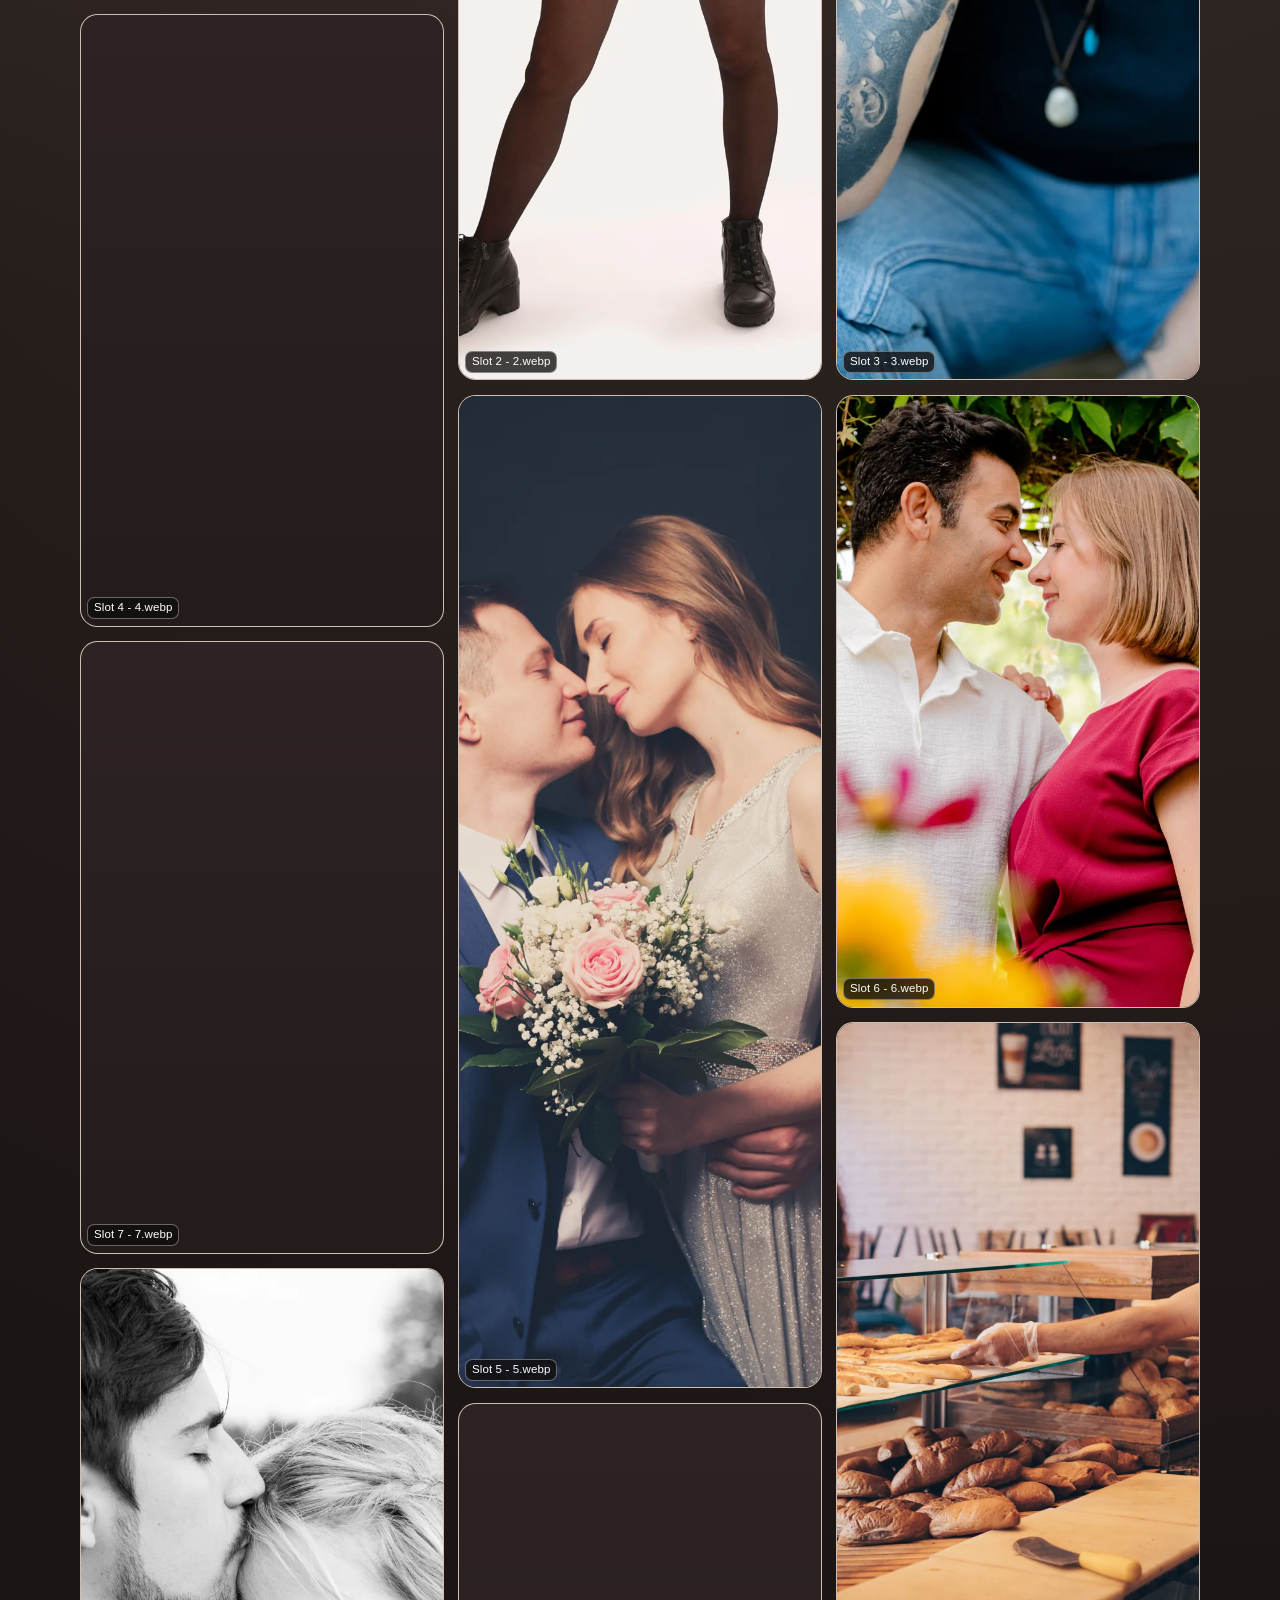
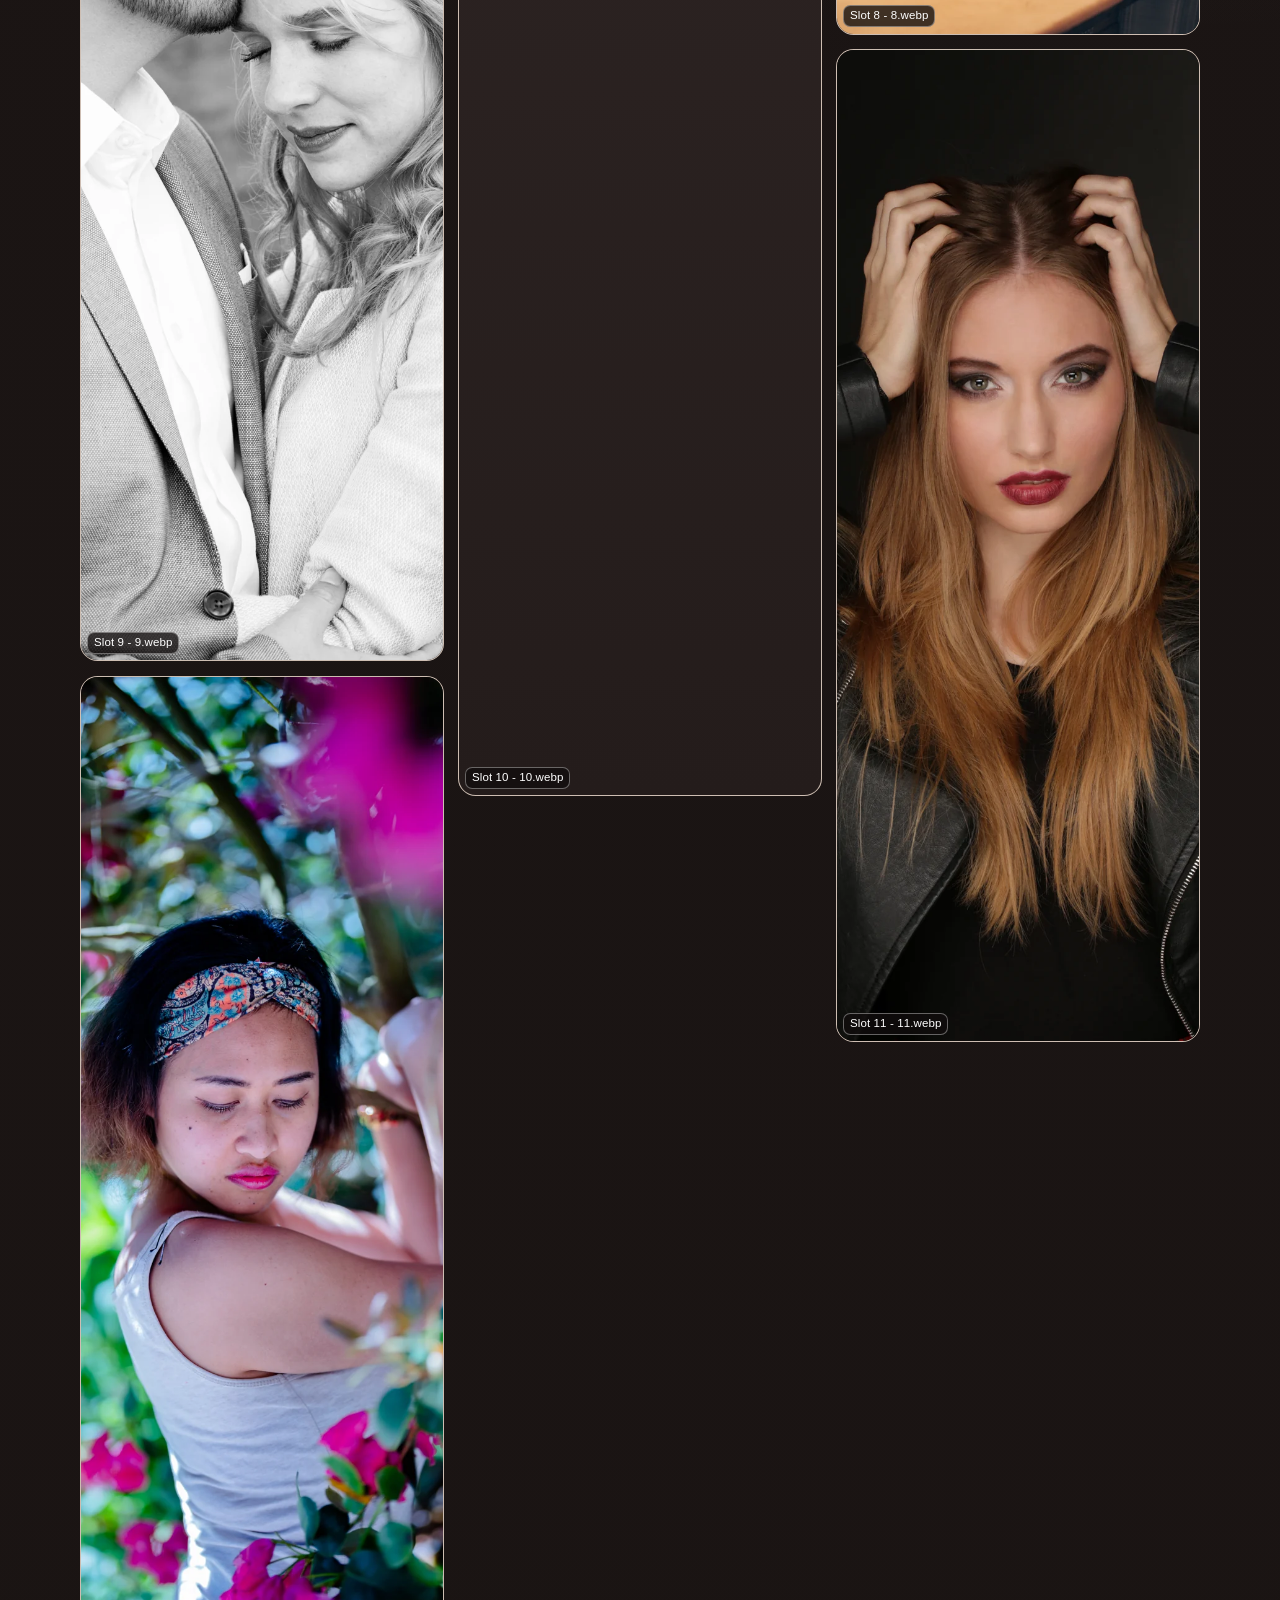
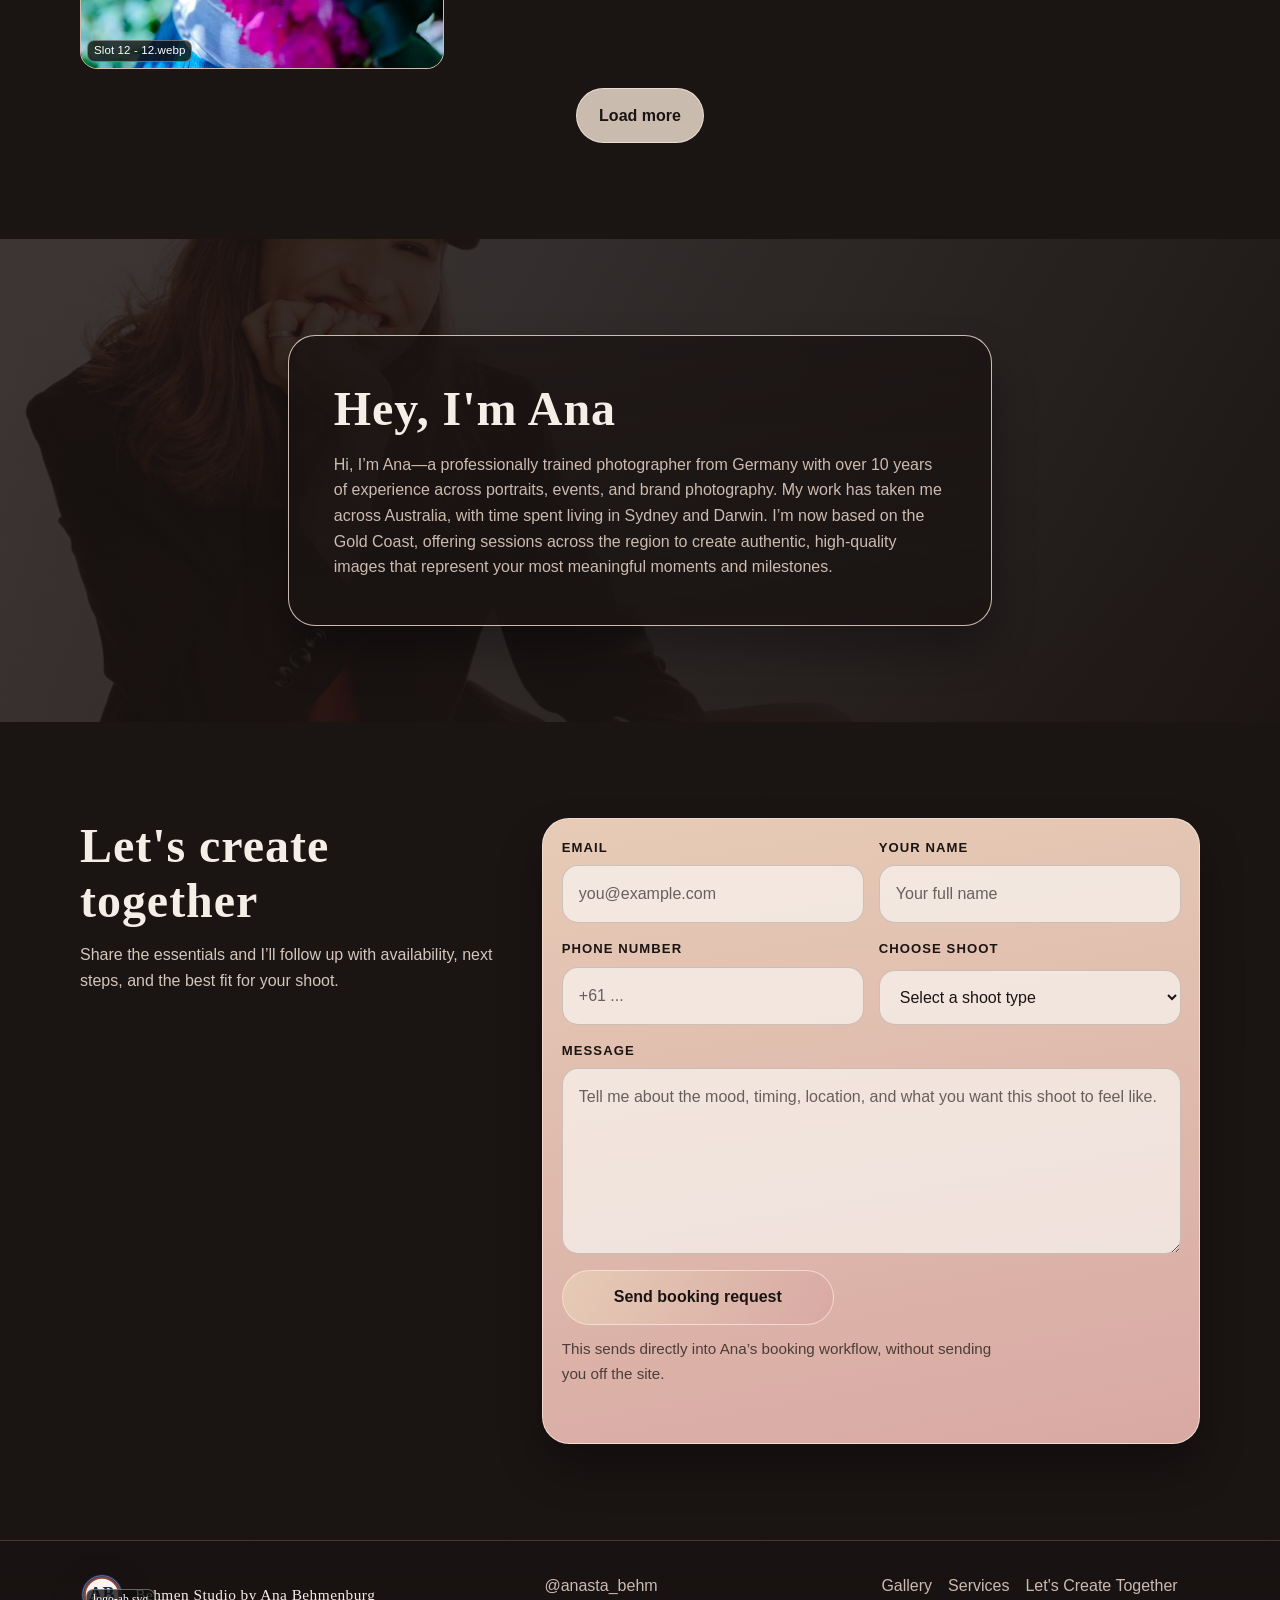
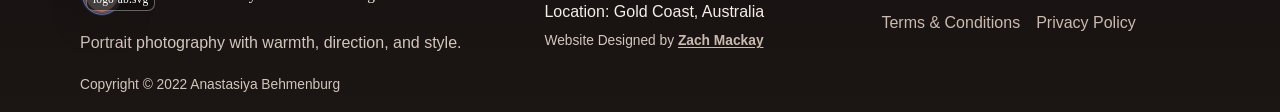
==== commit 71c92095: "Improve gallery reveal animations" ====
--- a/imageshelp.html
+++ b/imageshelp.html
@@ -35,8 +35,8 @@
     </script>
     <link id="site-favicon" rel="icon" type="image/svg+xml" href="assets/icons/logo-ab.svg" />
     <link rel="preload" as="image" href="assets/images/web/hero-main.webp" />
-    <link rel="stylesheet" href="styles.css?v=20260606-compat" />
-    <link rel="stylesheet" href="imageshelp.css?v=20260606-compat" />
+    <link rel="stylesheet" href="styles.css?v=20260606-gallerymotion" />
+    <link rel="stylesheet" href="imageshelp.css?v=20260606-gallerymotion" />
   </head>
   <body class="imageshelp-page">
     <a class="skip-link" href="#main-content">Skip to content</a>
@@ -547,9 +547,9 @@
       </aside>
     </div>
 
-    <script src="gallery-data.js?v=20260606-compat" defer></script>
-    <script src="script.js?v=20260606-compat" defer></script>
-    <script src="image-library.js?v=20260606-compat" defer></script>
-    <script src="imageshelp.js?v=20260606-compat" defer></script>
+    <script src="gallery-data.js?v=20260606-gallerymotion" defer></script>
+    <script src="script.js?v=20260606-gallerymotion" defer></script>
+    <script src="image-library.js?v=20260606-gallerymotion" defer></script>
+    <script src="imageshelp.js?v=20260606-gallerymotion" defer></script>
   </body>
 </html>
--- a/styles.css
+++ b/styles.css
@@ -625,6 +625,21 @@
   grid-row: span var(--span, 28);
 }
 
+.gallery-item.gallery-item-reveal {
+  opacity: 0;
+  transform: translateY(24px) scale(0.985);
+  transition:
+    opacity 680ms ease var(--gallery-reveal-delay, 0ms),
+    transform 680ms cubic-bezier(0.22, 0.61, 0.36, 1) var(--gallery-reveal-delay, 0ms),
+    border-color 220ms ease;
+  will-change: opacity, transform;
+}
+
+.gallery-item.gallery-item-reveal.is-visible {
+  opacity: 1;
+  transform: translateY(0) scale(1);
+}
+
 .gallery-item img {
   width: 100%;
   height: 100%;
